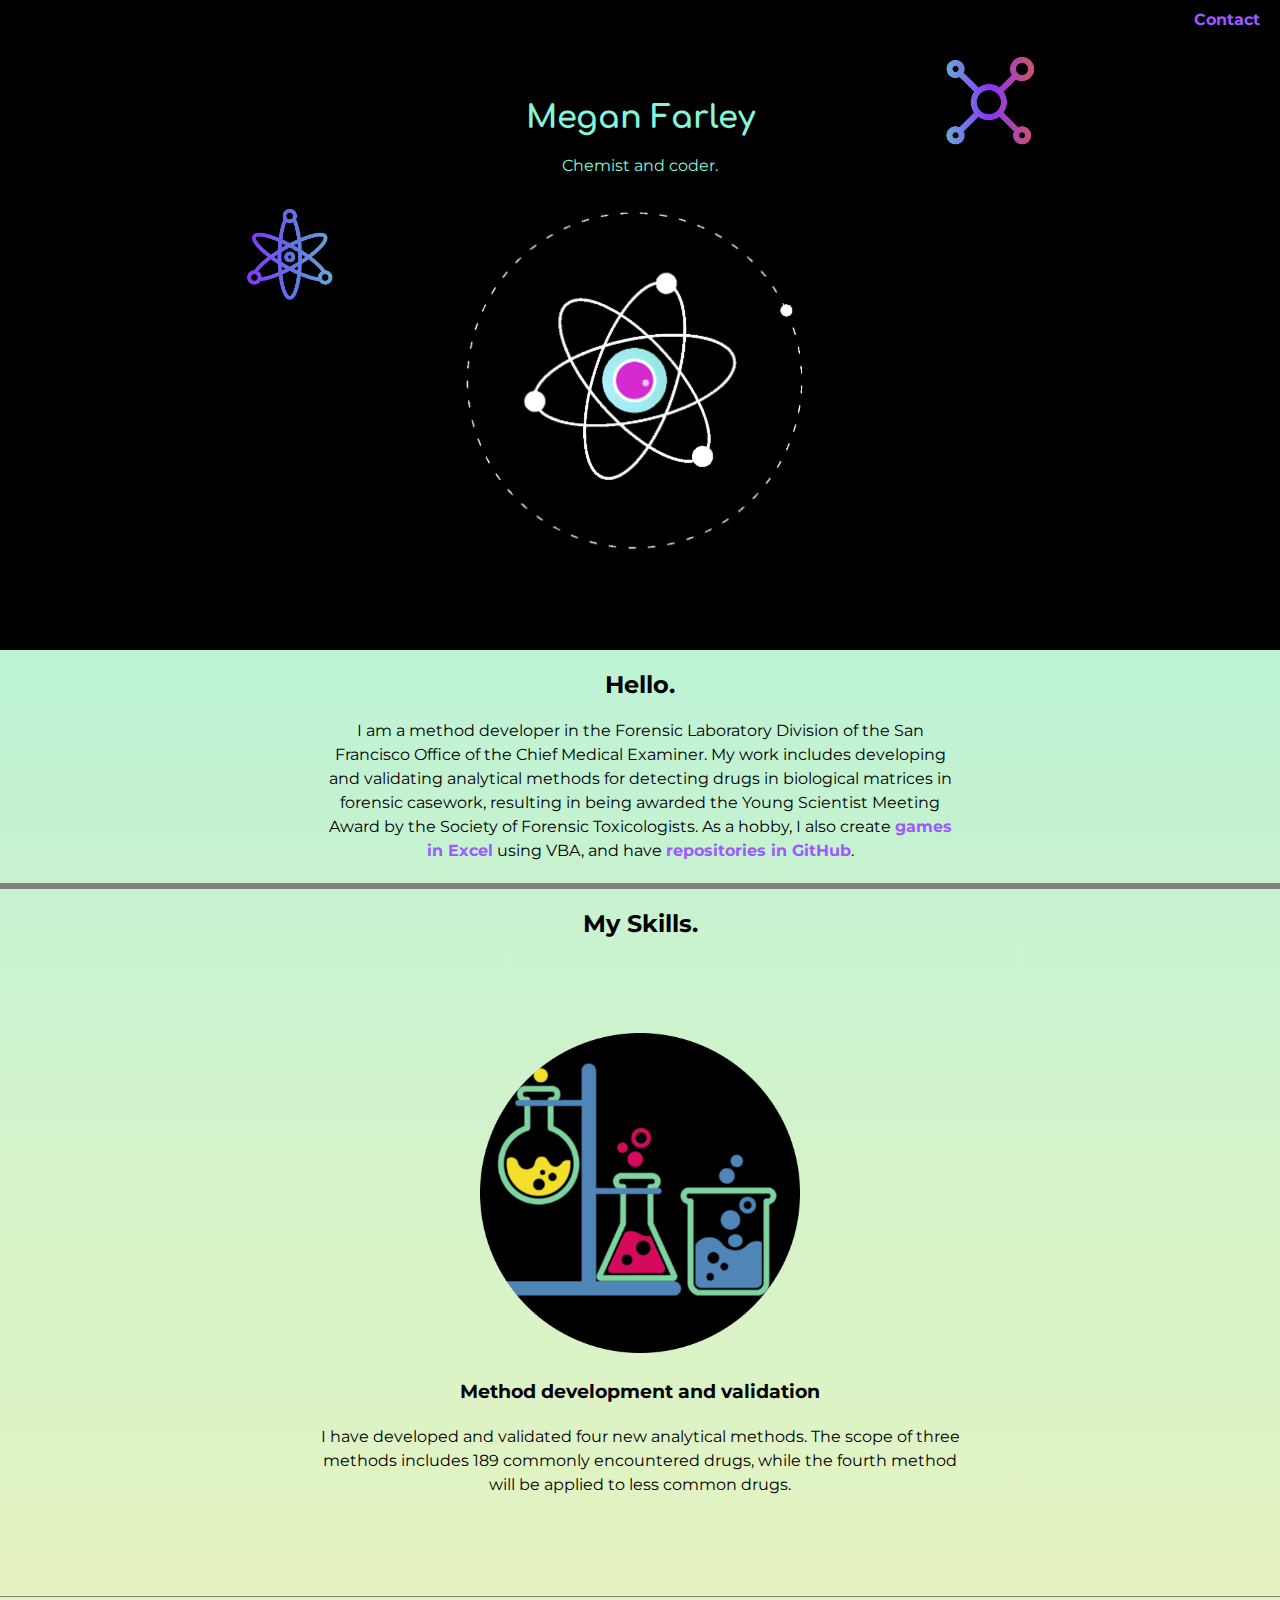
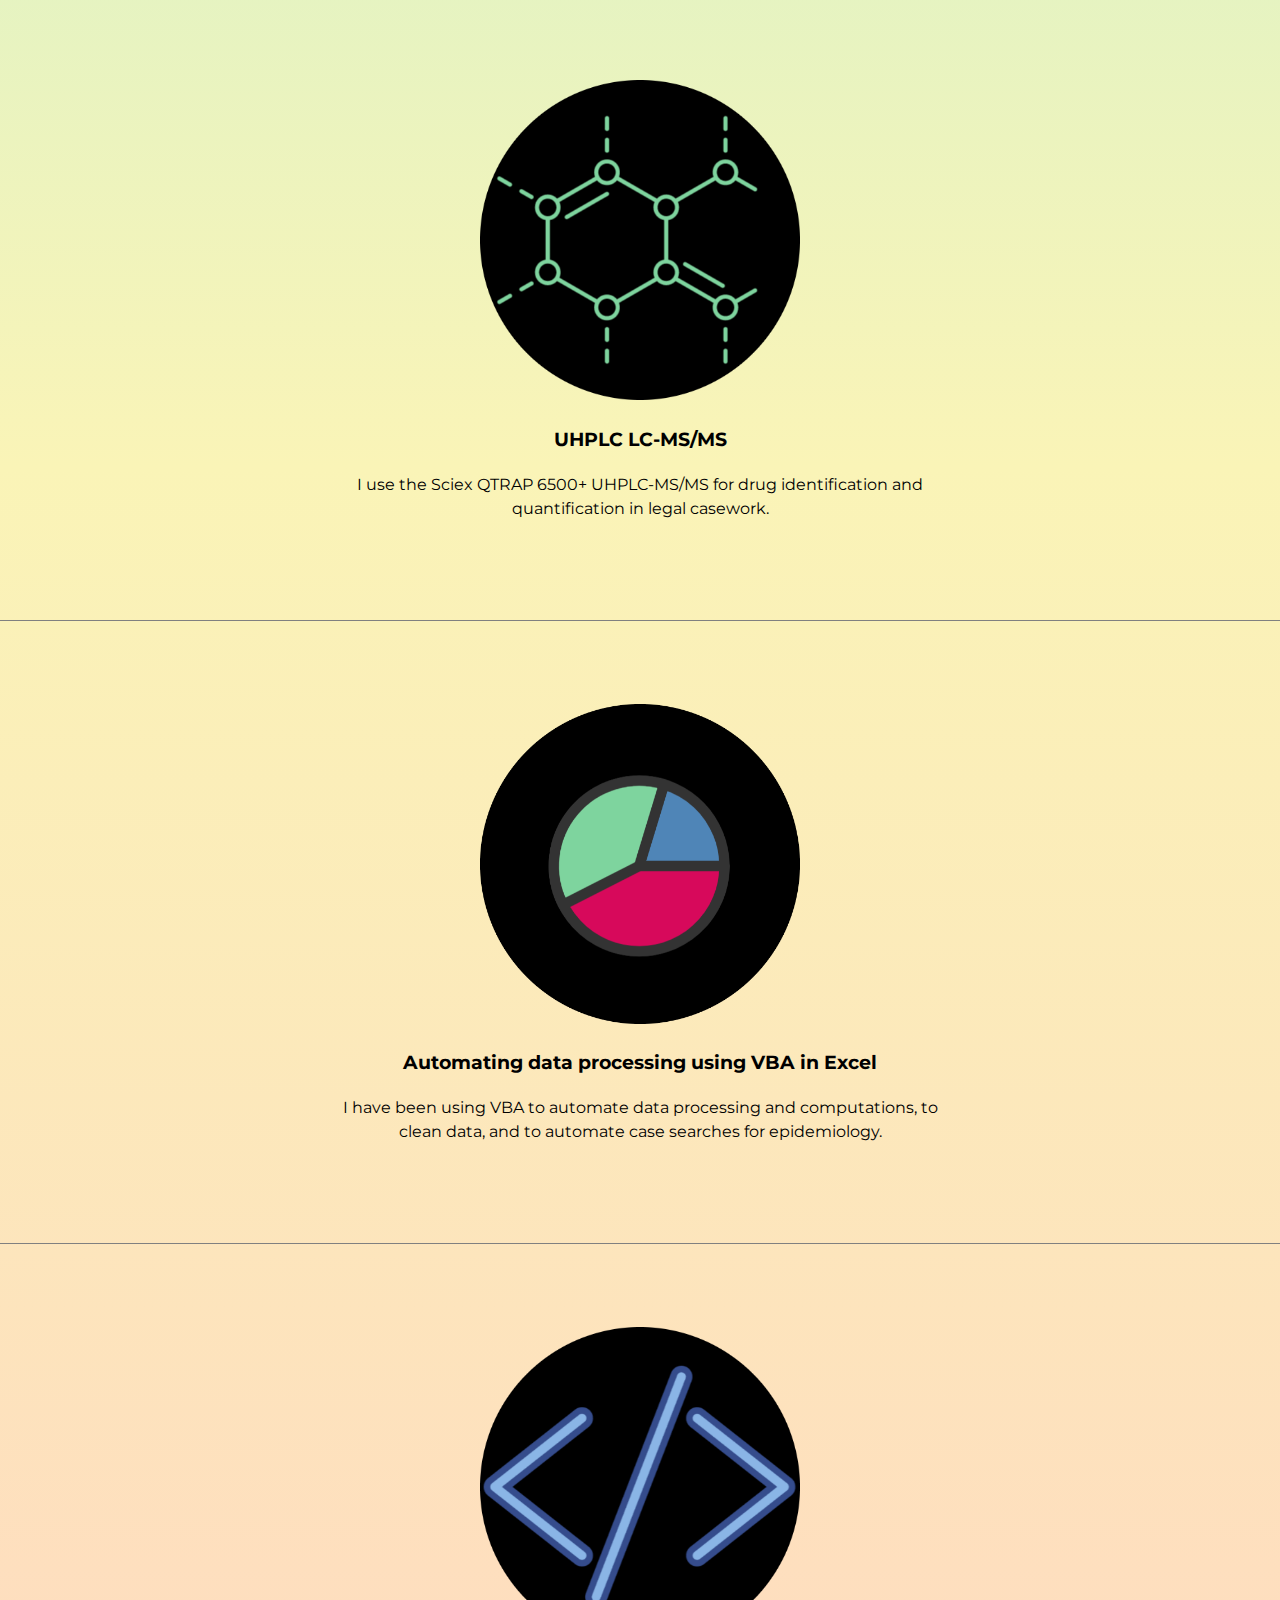
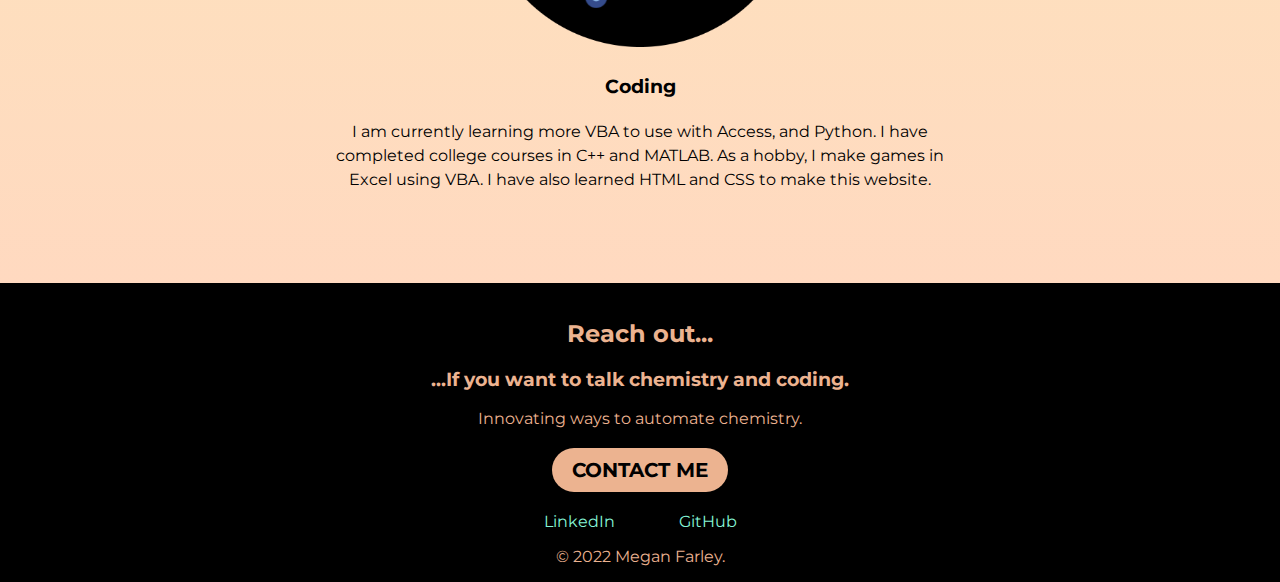
==== index.html @ f5efc5a6 "Update index.html" ====
<!DOCTYPE html>
<html lang="en" dir="ltr">
  <head>
    <meta charset="utf-8">
    <meta name="viewport" content="width=device-width, initial-scale=1">
    <title>Megan Farley</title>
    <link rel="stylesheet" href="css/styles.css">
    <link rel="icon" href="favicon.ico">
    <link rel="preconnect" href="https://fonts.googleapis.com">
    <link rel="preconnect" href="https://fonts.gstatic.com" crossorigin>
    <link href="https://fonts.googleapis.com/css2?family=Comfortaa:wght@300&family=Montserrat&family=Work+Sans&display=swap" rel="stylesheet">
    <meta name="description" content="Megan Farley's Personal Website">
    <meta name="keywords" content="Megan Farley, Megan Christina Farley">
    <meta name="author" content="Megan Farley">
  </head>
  <body>
    <div class="top-container">
      <div class="left-div">
        <img class="bottom-atom" src="Images/Subatom1.PNG" alt="subatom1-img">
      </div>
      <div class="center-div">
        <h1>Megan Farley</h1>
        <p>Chemist and coder.</p>

        <!--<img class="main-atom" src="https://media.giphy.com/media/13twUEuUnCrEju/giphy.gif" alt="atom-img">-->
        <!--<img class="main-atom" src="https://media.giphy.com/media/uljidatzCuEs7yo1KV/giphy.gif" alt="atom-img">-->
        <!--<img class="main-atom" src="https://media.giphy.com/media/UtVjgQuWRwyIUuZA2Y/giphy.gif" alt="atom-img">-->
        <img class="main-atom" src="Images/Atom3.PNG" alt="atom-img">
      </div>
      <div class="right-div">
        <a class="jump" href="#ContactMe">Contact</a>
        <img class="top-atom" src="Images/Subatom2.PNG" alt="subatom2-img">
      </div>
    </div>


    <div class="middle-container">
      <div class="profile">
        <!--<img src="Images/Portrait(10circle).png" alt="Megan Farley's Photo">-->
        <h2 class="hello">Hello.</h2>
        <p class="biography">I am a method developer in the Forensic Laboratory Division of the San Francisco Office of the Chief Medical Examiner.
          My work includes developing and validating analytical methods for detecting drugs in biological matrices in forensic casework,
           resulting in being awarded the Young Scientist Meeting Award by the Society of Forensic Toxicologists.  As a hobby, I also create <a href="FunCodingProjects.html" target="_blank">games in Excel</a> using VBA, and have <a href="https://github.com/mcfarley1" target="_blank">repositories in GitHub</a>.</p>
      </div>
      <hr>
      <div class="skills">
        <h2>My Skills.</h2>
        <div class="skill-row">
          <img class="picture" src="Images/Chemistry(circle).png" alt="Chemistry Image">
          <div class="skill-text">
            <h3>Method development and validation</h3>
            <p>I have developed and validated four new analytical methods. The scope of three methods includes 189 commonly encountered drugs, while the fourth method will be applied to less common drugs.</p>
          </div>
        </div>
        <hr class="skinny-rule">
        <div class="skill-row">
          <img class="picture" src="Images/Molecule(circle).png" alt="Molecule Image">
          <div class="skill-text">
            <h3>UHPLC LC-MS/MS</h3>
            <p>I use the Sciex QTRAP 6500+ UHPLC-MS/MS for drug identification and quantification in legal casework.</p>
          </div>
        </div>
        <hr class="skinny-rule">
        <div class="skill-row">
          <img class="picture" src="Images/Spreadsheet(circle).png" alt="Spreadsheet Image">
          <div class="skill-text">
            <h3>Automating data processing using VBA in Excel</h3>
            <p>I have been using VBA to automate data processing and computations, to clean data, and to automate case searches for epidemiology.</p>
          </div>
        </div>
        <hr class="skinny-rule">
        <div class="skill-row">
          <img class="picture" src="Images/Coding(circle).png" alt="Coding Image">
          <div class="skill-text">
            <h3>Coding</h3>
            <p>I am currently learning more VBA to use with Access, and Python.  I have completed college courses in C++ and MATLAB.  As a hobby, I make games in Excel using VBA.  I have also learned HTML and CSS to make this website.</p>
          </div>
        </div>
      </div>
    </div>


    <div class="bottom-container" id="ContactMe">
      <div class="contact-me">
        <h2>Reach out...</h2>
        <h3>...If you want to talk chemistry and coding.</h3>
        <p style="margin-bottom: 30px;">Innovating ways to automate chemistry.</p>
        <a class="button" href="mailto:megan.farley@sfgov.org">CONTACT ME</a>
      </div>
      <a class="footer-link" href="https://www.linkedin.com/in/megan-farley-19682721" target="_blank">LinkedIn</a>
      <a class="footer-link" href="https://github.com/mcfarley1" target="_blank">GitHub</a>
      <p class="copyright">© 2022 Megan Farley.</p>
    </div>
  </body>
</html>
---- css/styles.css ----
/*
body {
  background-image: linear-gradient(#3330E4, #F637EC, #FBB454, #FAEA48);
  background-image: linear-gradient(#000000, #5800FF, #E900FF, #FFC600);
  background-image: linear-gradient(#42EBC9, #3AC9F2, #386EDB, #4233F2, #9946EB);
  background-image: linear-gradient(#0CEBDA, #0CA4F2, #0137DB, #320CF2, #8E09EB);
  background-image: linear-gradient(#000000, #5800FF, #FFA500);
  background-color: #000000;
  background-image: url("Images/Plant.jpg");
}
*/

body {
  margin: 0;
  text-align: center;
  font-family: 'Montserrat', sans-serif;
}

h1 {
  margin-top: 0;
  padding-top: 100px;
  font-family: 'Comfortaa', sans-serif;
}

h2 {
  font-family: 'Montserrat', sans-serif;
}

h3 {
  font-family: 'Montserrat', sans-serif;
}

a {
  /* color: rebeccapurple; */
  color: #9e59ff;
  text-decoration: none;
  font-weight: bold;
}

a:hover {
  /* color: #A084CF; */
  color: #bc96f5;
}

hr {
  border: solid;
}

.top-container {
  background-color: black;
  color: #85f5d7;
  position: relative;
  padding-top: 100px;
  height: 550px;
}

.left-div {
  display: inline-block;
  width: 29.5%;
  height: 400px;
  position: absolute;
  top: 0;
  left: 0;
}

.center-div {
  display: inline-block;
  width: 40%;
  height: 400px;
  position: absolute;
  top: 0;
  left: 30%;
}

.right-div {
  display: inline-block;
  width: 29.5%;
  height: 400px;
  position: absolute;
  top: 0;
  right: 0;
}

.jump {
  position: absolute;
  top: 10px;
  right: 20px;
}

.top-atom {
  width: 41.6%;
  position: absolute;
  top: 40px;
  left: 10px;
}

.bottom-atom {
  width: 41.6%;
  position: absolute;
  top: 190px;
  right: 10px;
}

.main-atom {
  width: 100%;
}

.middle-container {
background-image: linear-gradient(#BDF2D5, #FAF4B7, #FFD9C0);
}

.hello {
  margin-top: 0;
  padding-top: 0.83em;
}

.biography {
  width: 50%;
  margin: auto auto 20px;
  line-height: 1.5;
}

.skill-row {
  width: 50%;
  padding: 75px;
  margin: 0 auto;
  text-align: center;
  line-height: 1.5;
  align-items: center;
}

.picture {
  /* display: inline-block; */
  width: 50%;
  /* margin-right: 15px; */
}

.skill-text {
  /* display: inline-block; */
  width: 100%;
  /*margin-left: 15px; */
}

.dots {
  border-style: dotted none none;
  border-width: 10px;
  border-color: #787A91;
  width: 90px;
}

.skinny-rule {
  border-style: solid none none;
  border-width: thin;
}

.bottom-container {
  padding-top: 16px;
  background-color: black;
  color: #ECB390;
}

.button {
  -webkit-border-radius: 28;
  -moz-border-radius: 28;
  border-radius: 28px;
  font-family: 'Montserrat', sans-serif;
  color: #000000;
  font-size: 20px;
  background: #ECB390;
  padding: 10px 20px 10px 20px;
  text-decoration: none;
}

.button:hover {
  background: #FFD9C0;
  text-decoration: none;
  color: #000000;
}

.footer-link {
  display:inline-block;
  margin: 30px 30px auto;
  color: #85f5d7;
  font-weight: normal
}

.footer-link:hover {
  font-weight: bold;
  color: #85f5d7;
}

.copyright {
  margin-bottom: 0;
  padding-bottom: 16px;
}

.projects {
  margin: 32px;
  text-align: left;
  background-image: linear-gradient(#BDF2D5, #FAF4B7, #FFD9C0);
}
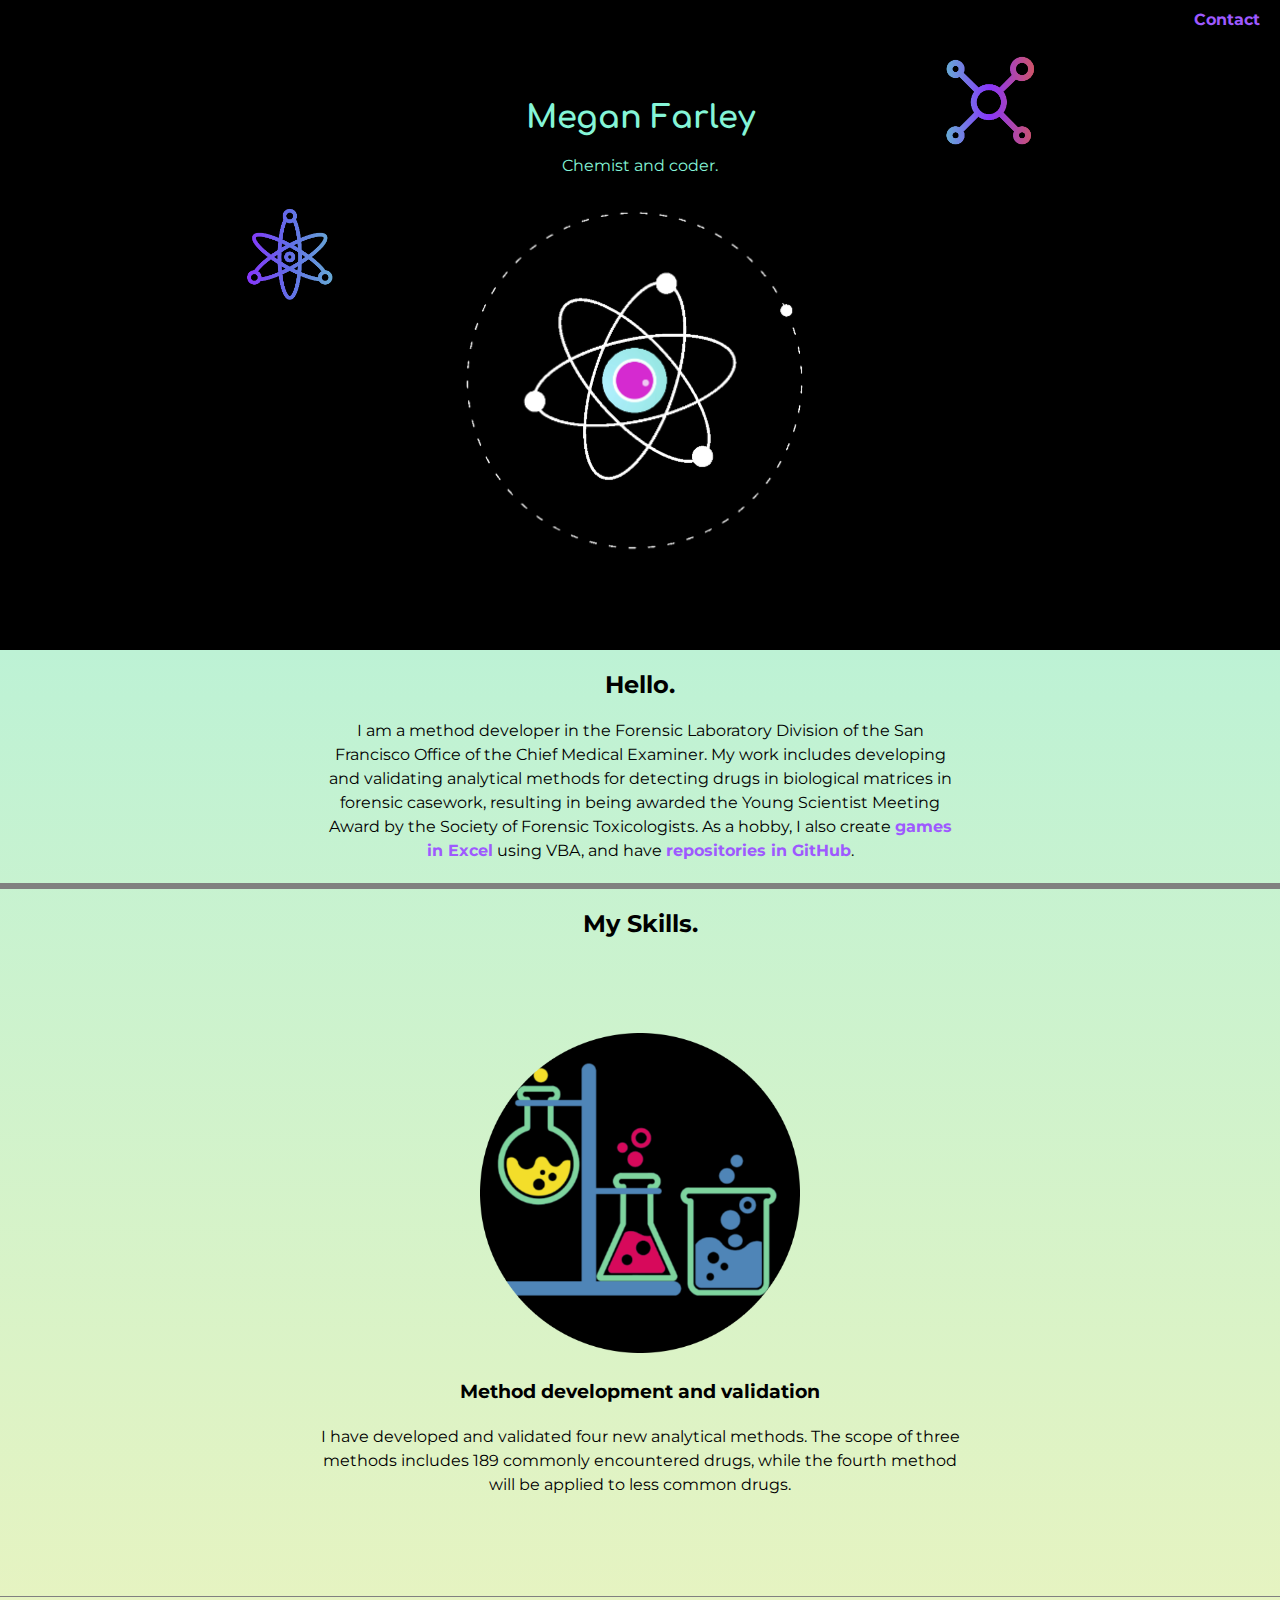
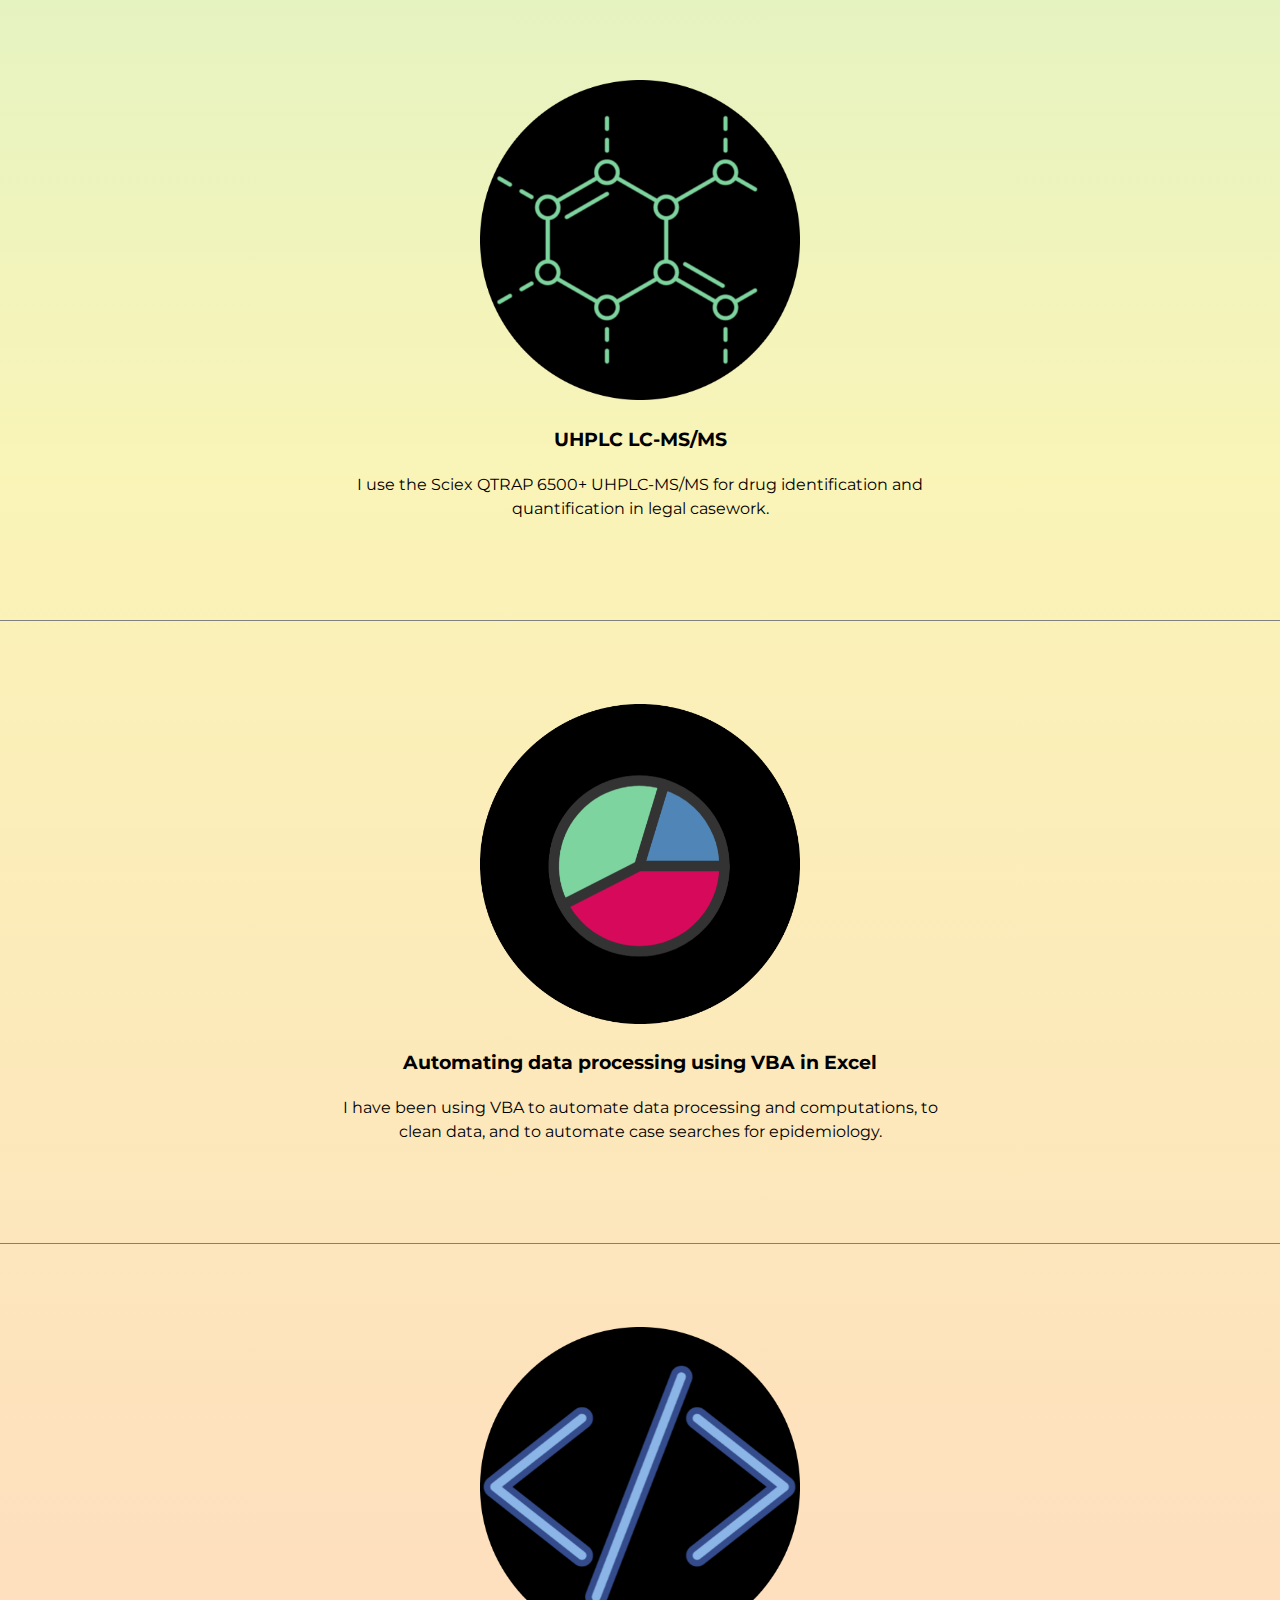
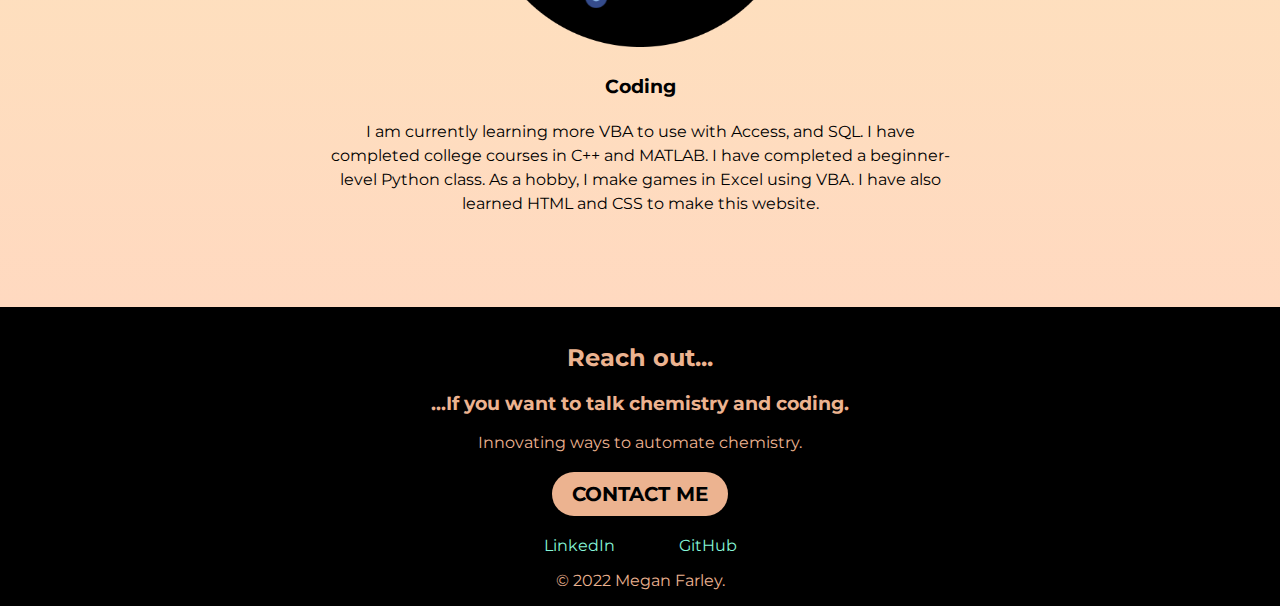
==== commit 13e6a5cd: "Update index.html" ====
--- a/index.html
+++ b/index.html
@@ -73,7 +73,7 @@
           <img class="picture" src="Images/Coding(circle).png" alt="Coding Image">
           <div class="skill-text">
             <h3>Coding</h3>
-            <p>I am currently learning more VBA to use with Access, and Python.  I have completed college courses in C++ and MATLAB.  As a hobby, I make games in Excel using VBA.  I have also learned HTML and CSS to make this website.</p>
+            <p>I am currently learning more VBA to use with Access, and SQL.  I have completed college courses in C++ and MATLAB.  I have completed a beginner-level Python class.  As a hobby, I make games in Excel using VBA.  I have also learned HTML and CSS to make this website.</p>
           </div>
         </div>
       </div>
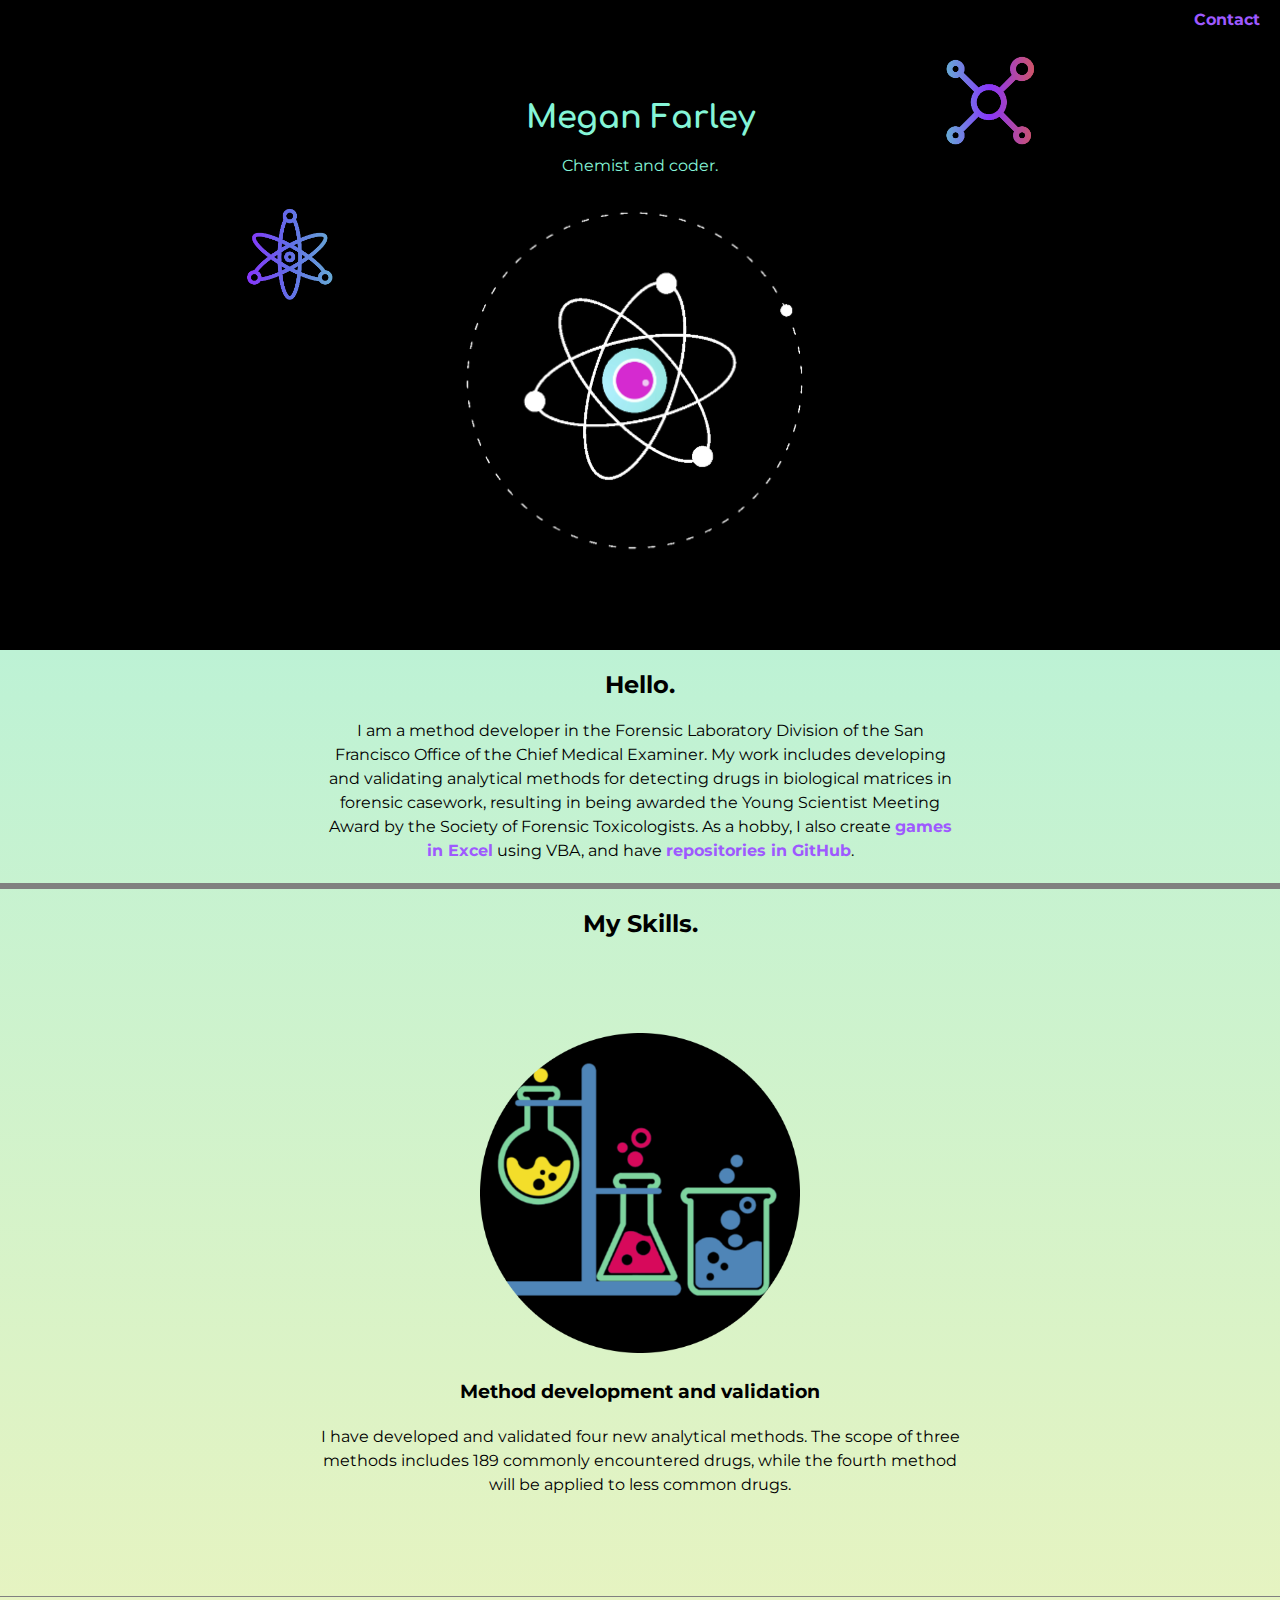
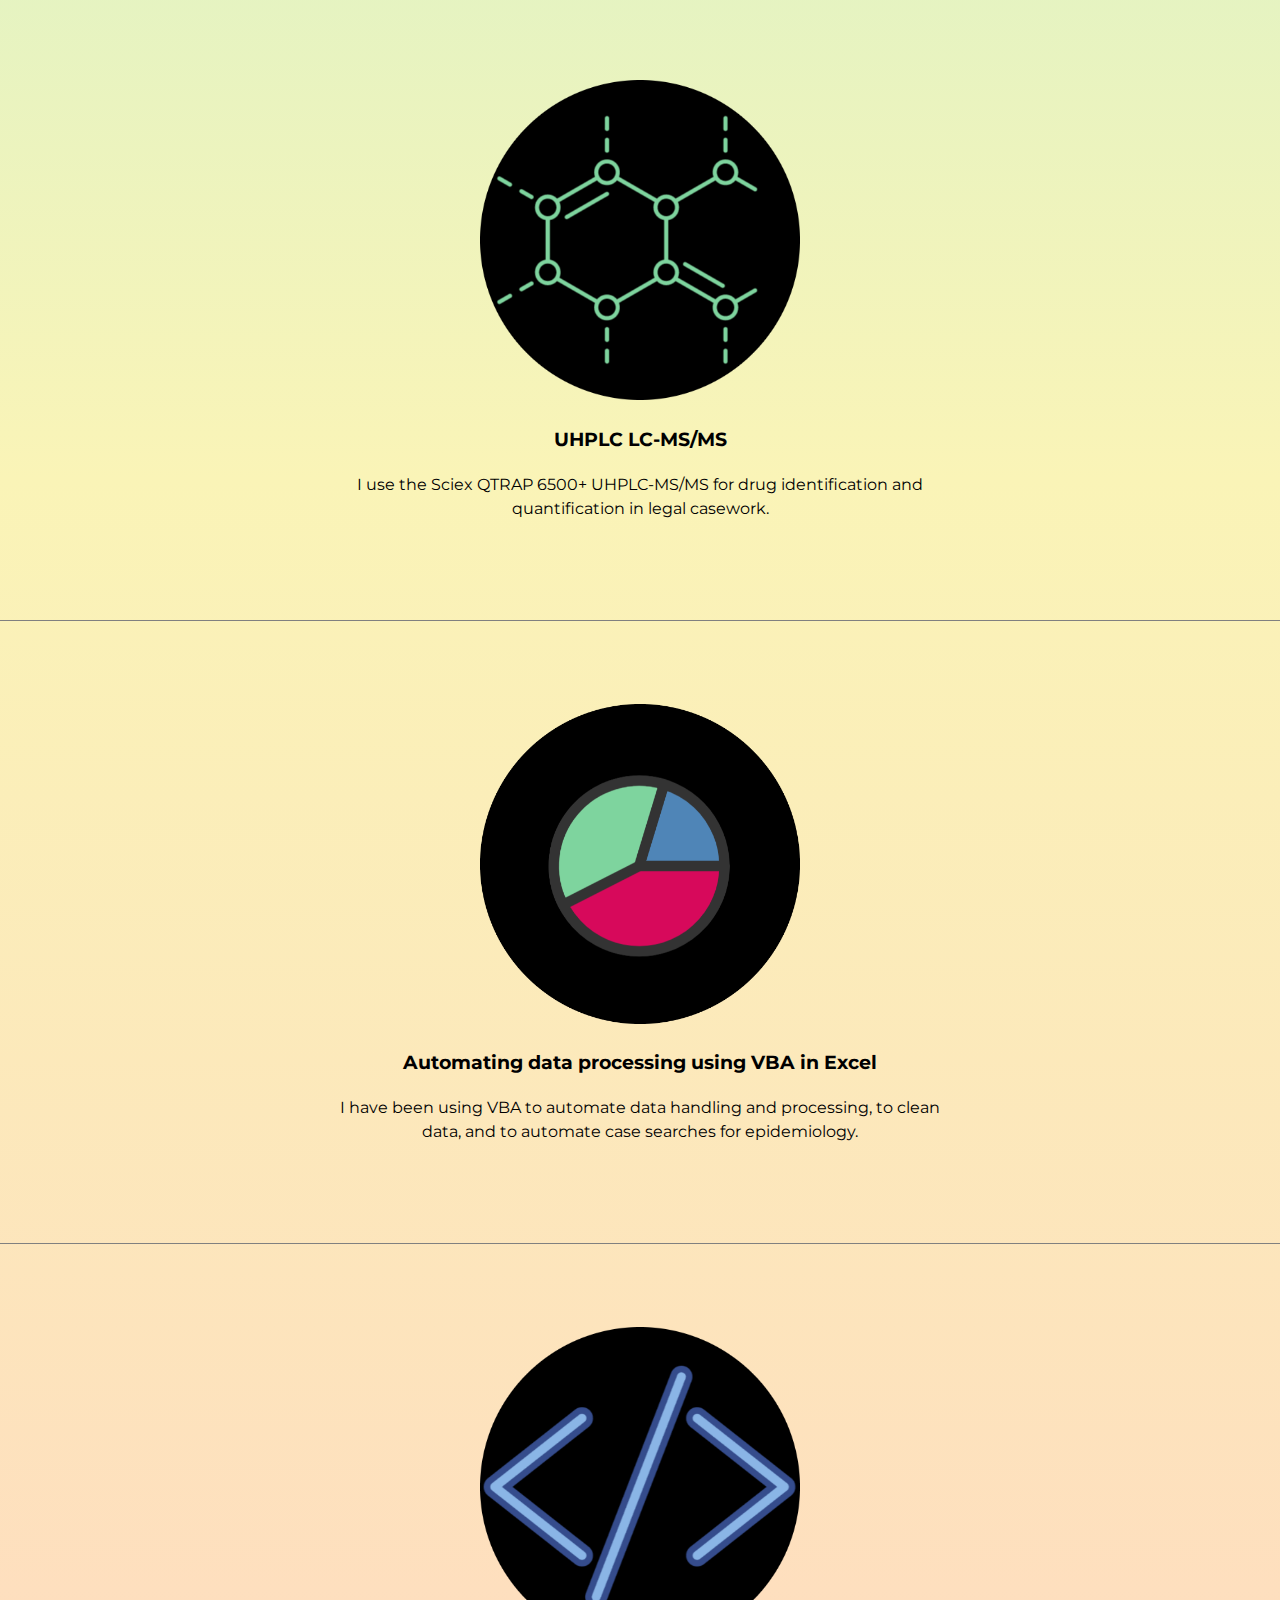
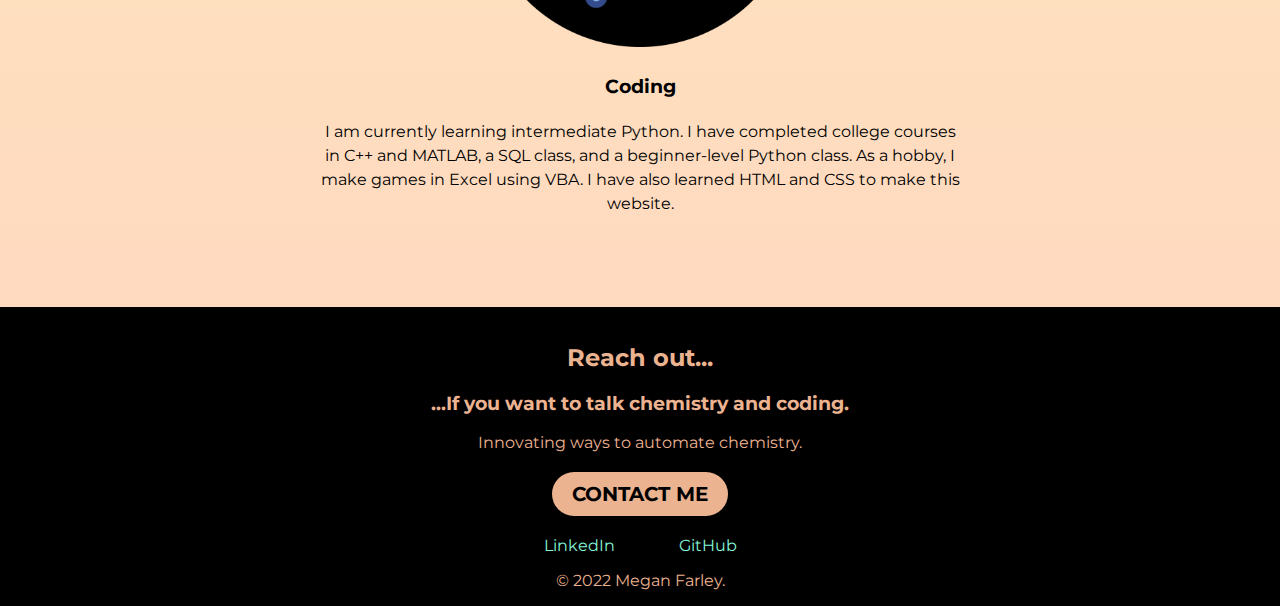
==== commit cdcfd721: "Update index.html" ====
--- a/index.html
+++ b/index.html
@@ -65,7 +65,7 @@
           <img class="picture" src="Images/Spreadsheet(circle).png" alt="Spreadsheet Image">
           <div class="skill-text">
             <h3>Automating data processing using VBA in Excel</h3>
-            <p>I have been using VBA to automate data processing and computations, to clean data, and to automate case searches for epidemiology.</p>
+            <p>I have been using VBA to automate data handling and processing, to clean data, and to automate case searches for epidemiology.</p>
           </div>
         </div>
         <hr class="skinny-rule">
@@ -73,7 +73,7 @@
           <img class="picture" src="Images/Coding(circle).png" alt="Coding Image">
           <div class="skill-text">
             <h3>Coding</h3>
-            <p>I am currently learning more VBA to use with Access, and SQL.  I have completed college courses in C++ and MATLAB.  I have completed a beginner-level Python class.  As a hobby, I make games in Excel using VBA.  I have also learned HTML and CSS to make this website.</p>
+            <p>I am currently learning intermediate Python.  I have completed college courses in C++ and MATLAB, a SQL class, and a beginner-level Python class.  As a hobby, I make games in Excel using VBA.  I have also learned HTML and CSS to make this website.</p>
           </div>
         </div>
       </div>
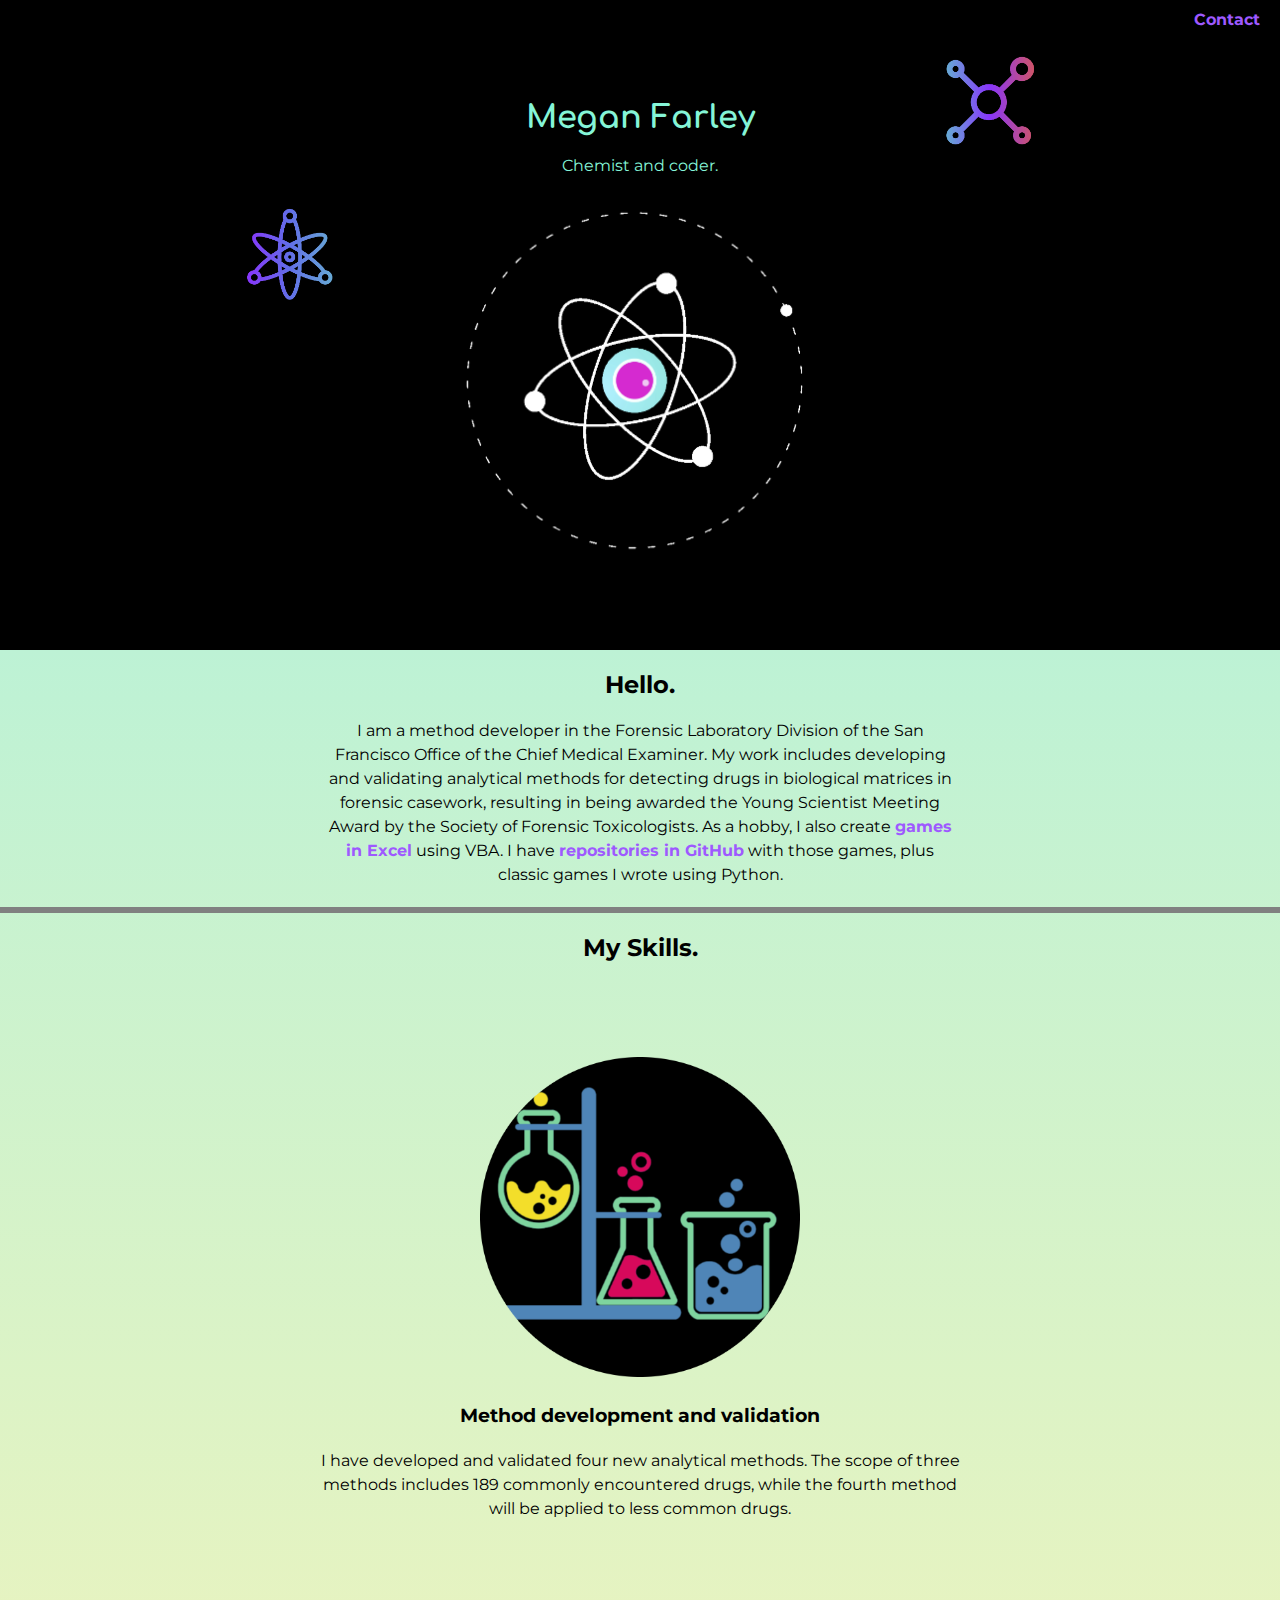
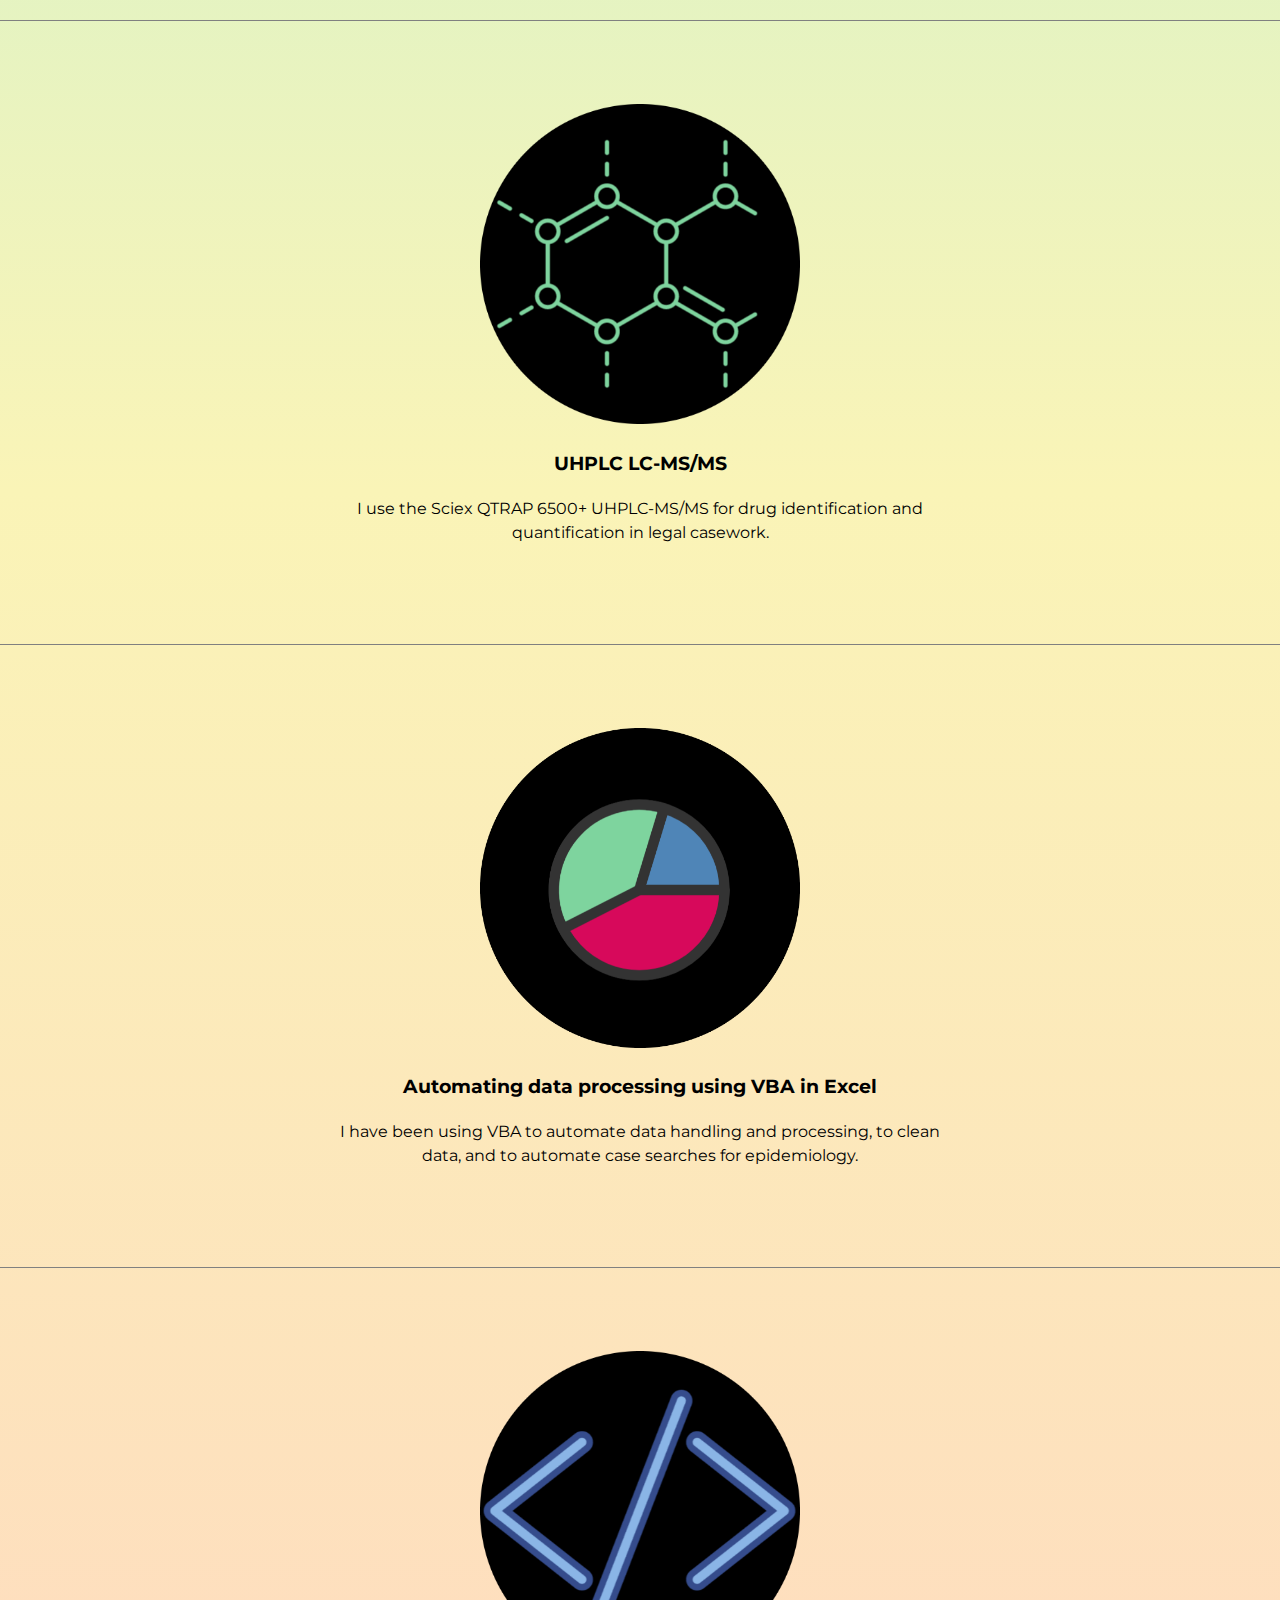
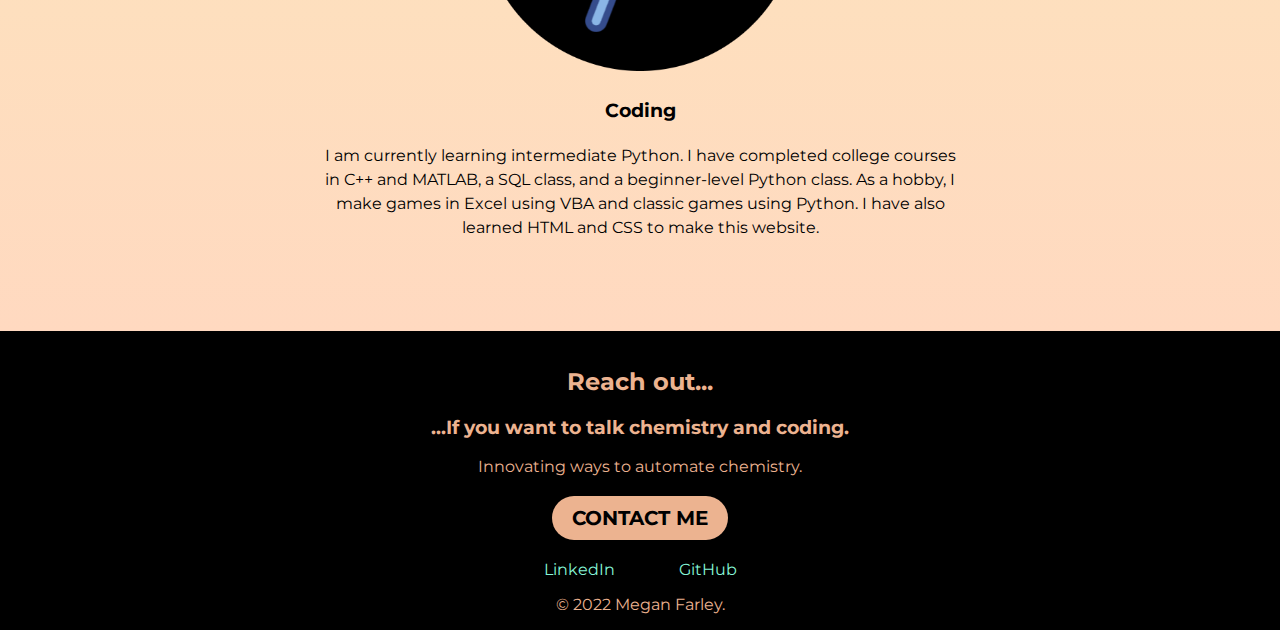
==== commit 47e049d6: "Update index.html" ====
--- a/index.html
+++ b/index.html
@@ -40,7 +40,7 @@
         <h2 class="hello">Hello.</h2>
         <p class="biography">I am a method developer in the Forensic Laboratory Division of the San Francisco Office of the Chief Medical Examiner.
           My work includes developing and validating analytical methods for detecting drugs in biological matrices in forensic casework,
-           resulting in being awarded the Young Scientist Meeting Award by the Society of Forensic Toxicologists.  As a hobby, I also create <a href="FunCodingProjects.html" target="_blank">games in Excel</a> using VBA, and have <a href="https://github.com/mcfarley1" target="_blank">repositories in GitHub</a>.</p>
+           resulting in being awarded the Young Scientist Meeting Award by the Society of Forensic Toxicologists.  As a hobby, I also create <a href="FunCodingProjects.html" target="_blank">games in Excel</a> using VBA.  I have <a href="https://github.com/mcfarley1" target="_blank">repositories in GitHub</a> with those games, plus classic games I wrote using Python.</p>
       </div>
       <hr>
       <div class="skills">
@@ -73,7 +73,7 @@
           <img class="picture" src="Images/Coding(circle).png" alt="Coding Image">
           <div class="skill-text">
             <h3>Coding</h3>
-            <p>I am currently learning intermediate Python.  I have completed college courses in C++ and MATLAB, a SQL class, and a beginner-level Python class.  As a hobby, I make games in Excel using VBA.  I have also learned HTML and CSS to make this website.</p>
+            <p>I am currently learning intermediate Python.  I have completed college courses in C++ and MATLAB, a SQL class, and a beginner-level Python class.  As a hobby, I make games in Excel using VBA and classic games using Python.  I have also learned HTML and CSS to make this website.</p>
           </div>
         </div>
       </div>
@@ -85,7 +85,7 @@
         <h2>Reach out...</h2>
         <h3>...If you want to talk chemistry and coding.</h3>
         <p style="margin-bottom: 30px;">Innovating ways to automate chemistry.</p>
-        <a class="button" href="mailto:megan.farley@sfgov.org">CONTACT ME</a>
+        <a class="button" href="mailto:mcfarley@dons.usfca.edu">CONTACT ME</a>
       </div>
       <a class="footer-link" href="https://www.linkedin.com/in/megan-farley-19682721" target="_blank">LinkedIn</a>
       <a class="footer-link" href="https://github.com/mcfarley1" target="_blank">GitHub</a>
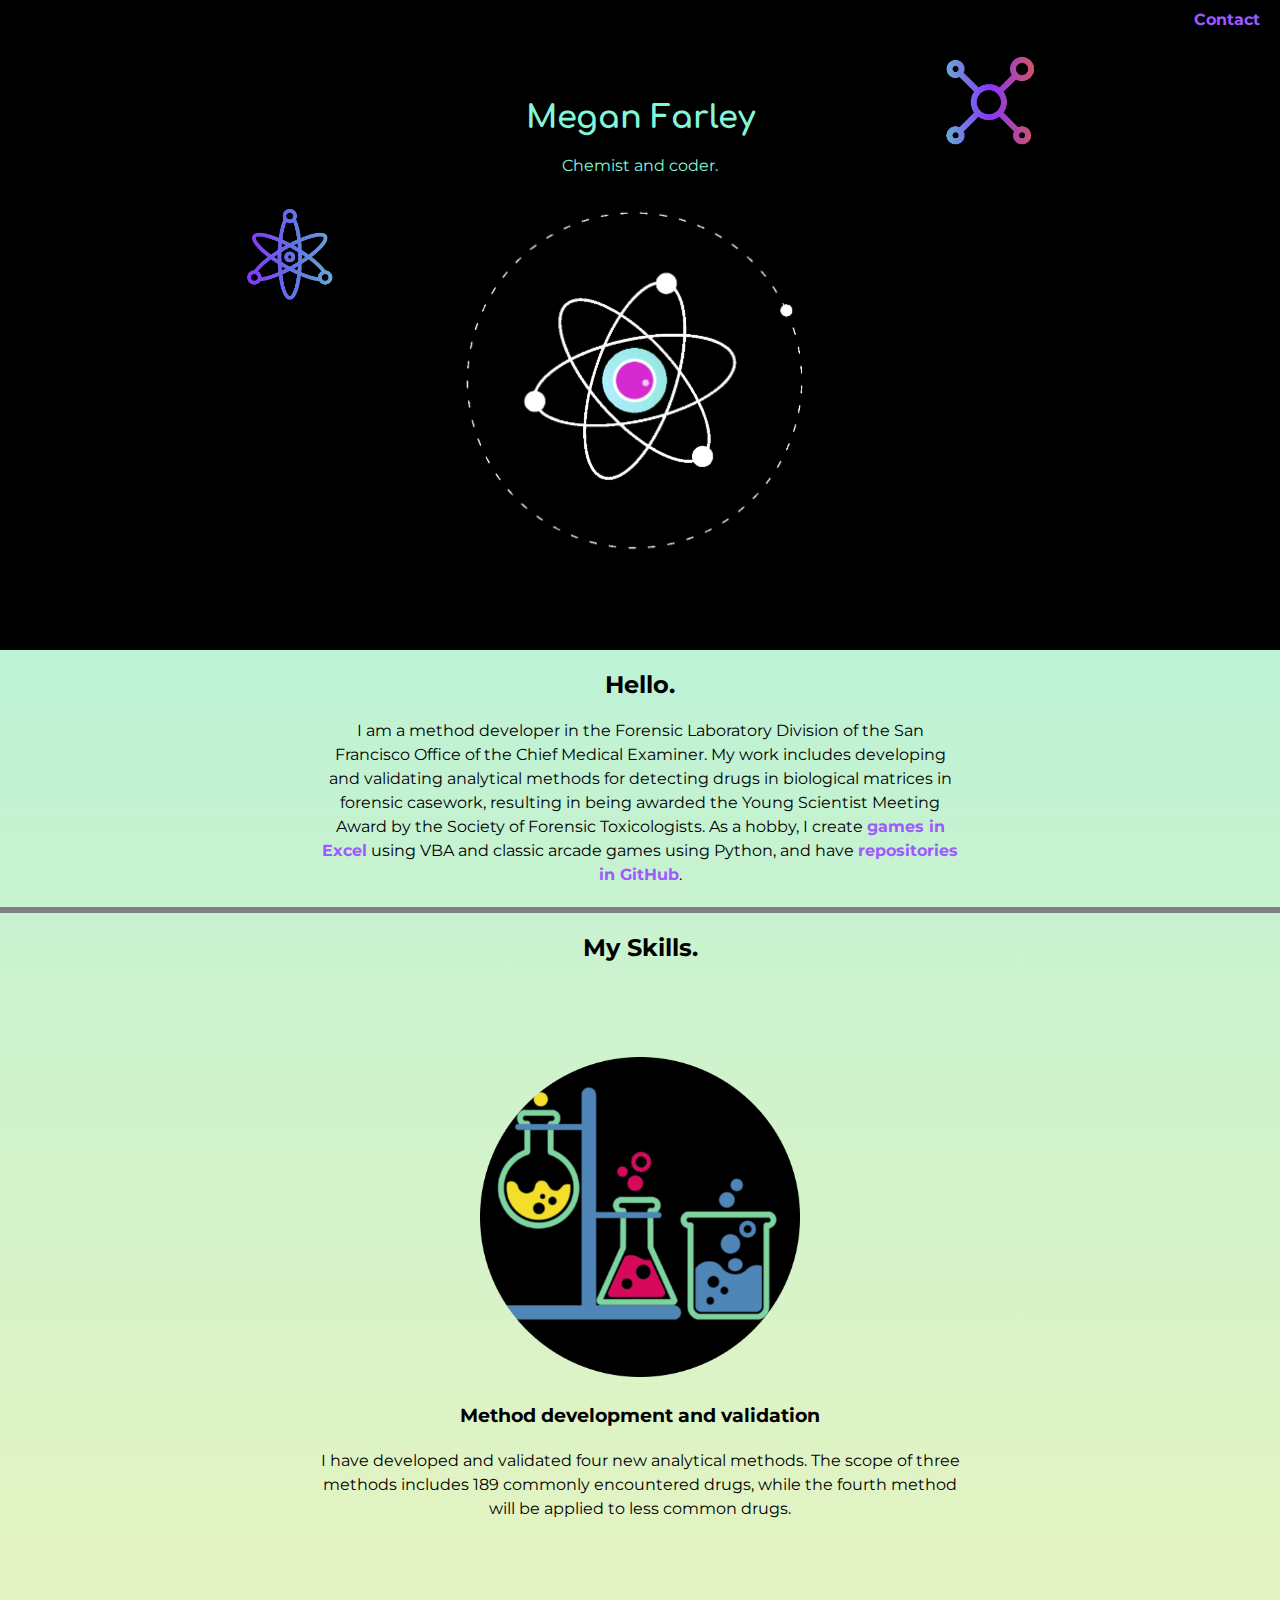
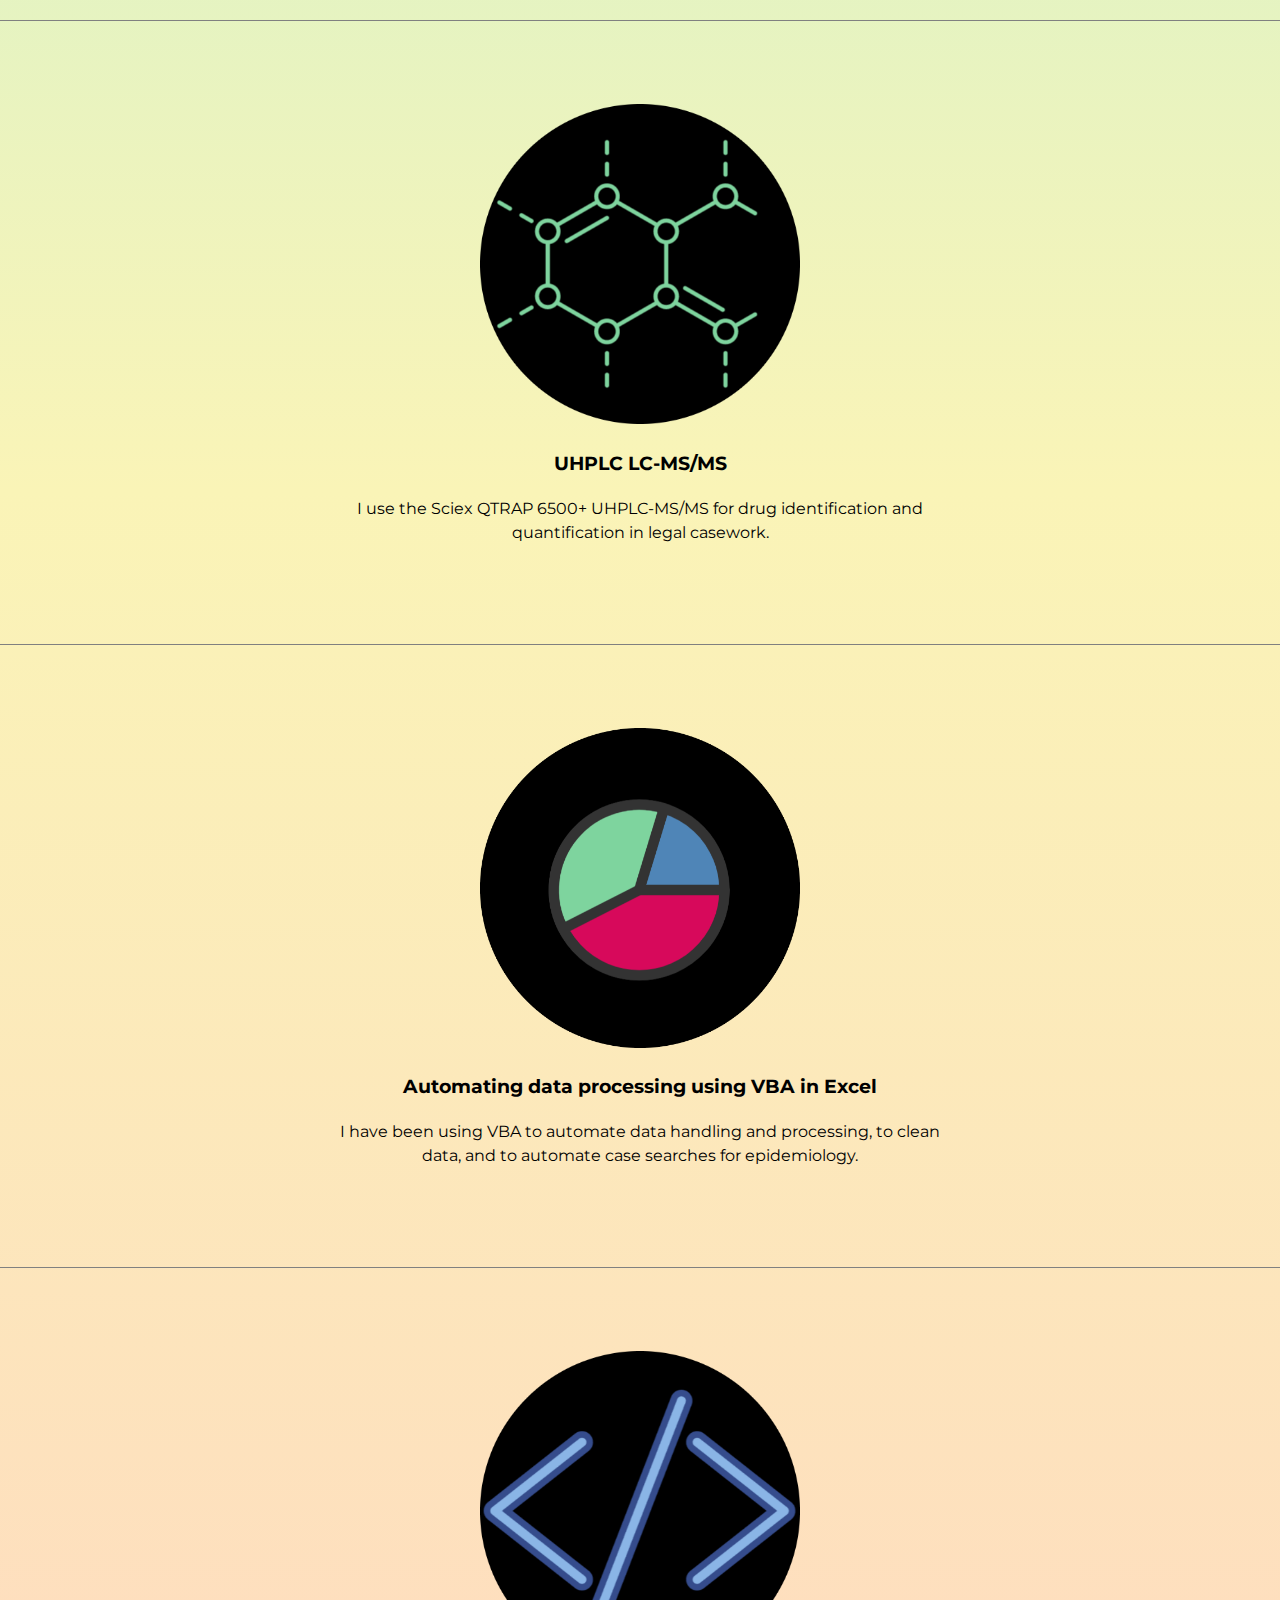
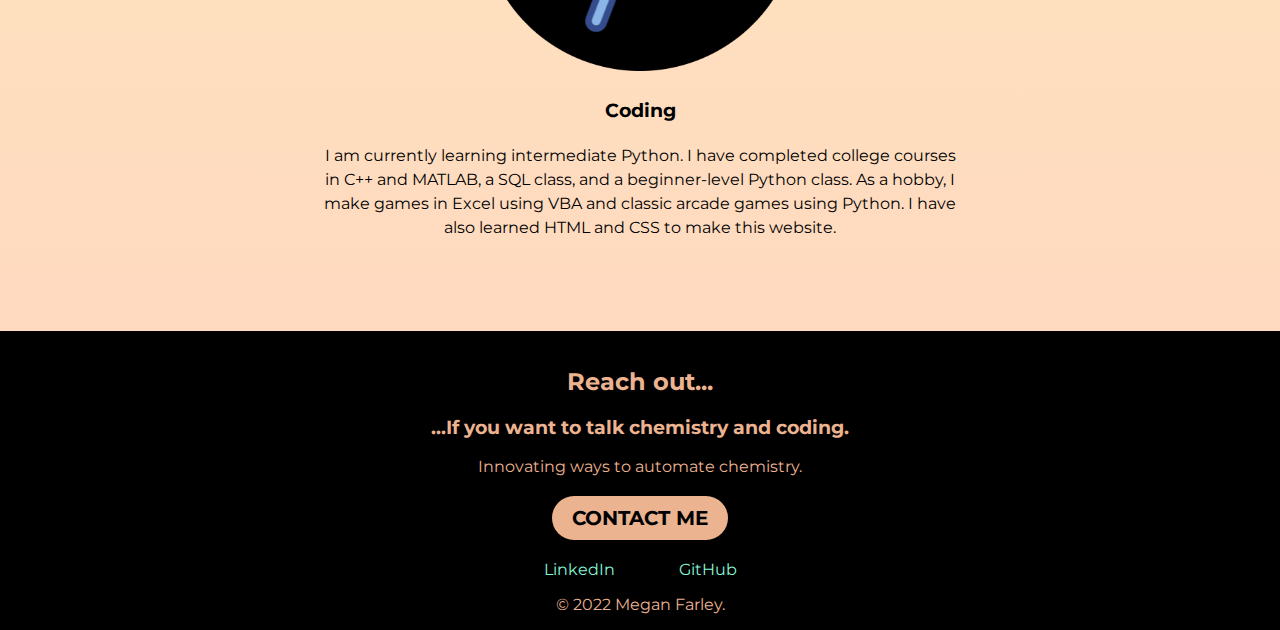
==== commit 16d7e55b: "Update index.html" ====
--- a/index.html
+++ b/index.html
@@ -40,7 +40,7 @@
         <h2 class="hello">Hello.</h2>
         <p class="biography">I am a method developer in the Forensic Laboratory Division of the San Francisco Office of the Chief Medical Examiner.
           My work includes developing and validating analytical methods for detecting drugs in biological matrices in forensic casework,
-           resulting in being awarded the Young Scientist Meeting Award by the Society of Forensic Toxicologists.  As a hobby, I also create <a href="FunCodingProjects.html" target="_blank">games in Excel</a> using VBA.  I have <a href="https://github.com/mcfarley1" target="_blank">repositories in GitHub</a> with those games, plus classic games I wrote using Python.</p>
+           resulting in being awarded the Young Scientist Meeting Award by the Society of Forensic Toxicologists.  As a hobby, I create <a href="FunCodingProjects.html" target="_blank">games in Excel</a> using VBA and classic arcade games using Python, and have <a href="https://github.com/mcfarley1" target="_blank">repositories in GitHub</a>.</p>
       </div>
       <hr>
       <div class="skills">
@@ -73,7 +73,7 @@
           <img class="picture" src="Images/Coding(circle).png" alt="Coding Image">
           <div class="skill-text">
             <h3>Coding</h3>
-            <p>I am currently learning intermediate Python.  I have completed college courses in C++ and MATLAB, a SQL class, and a beginner-level Python class.  As a hobby, I make games in Excel using VBA and classic games using Python.  I have also learned HTML and CSS to make this website.</p>
+            <p>I am currently learning intermediate Python.  I have completed college courses in C++ and MATLAB, a SQL class, and a beginner-level Python class.  As a hobby, I make games in Excel using VBA and classic arcade games using Python.  I have also learned HTML and CSS to make this website.</p>
           </div>
         </div>
       </div>
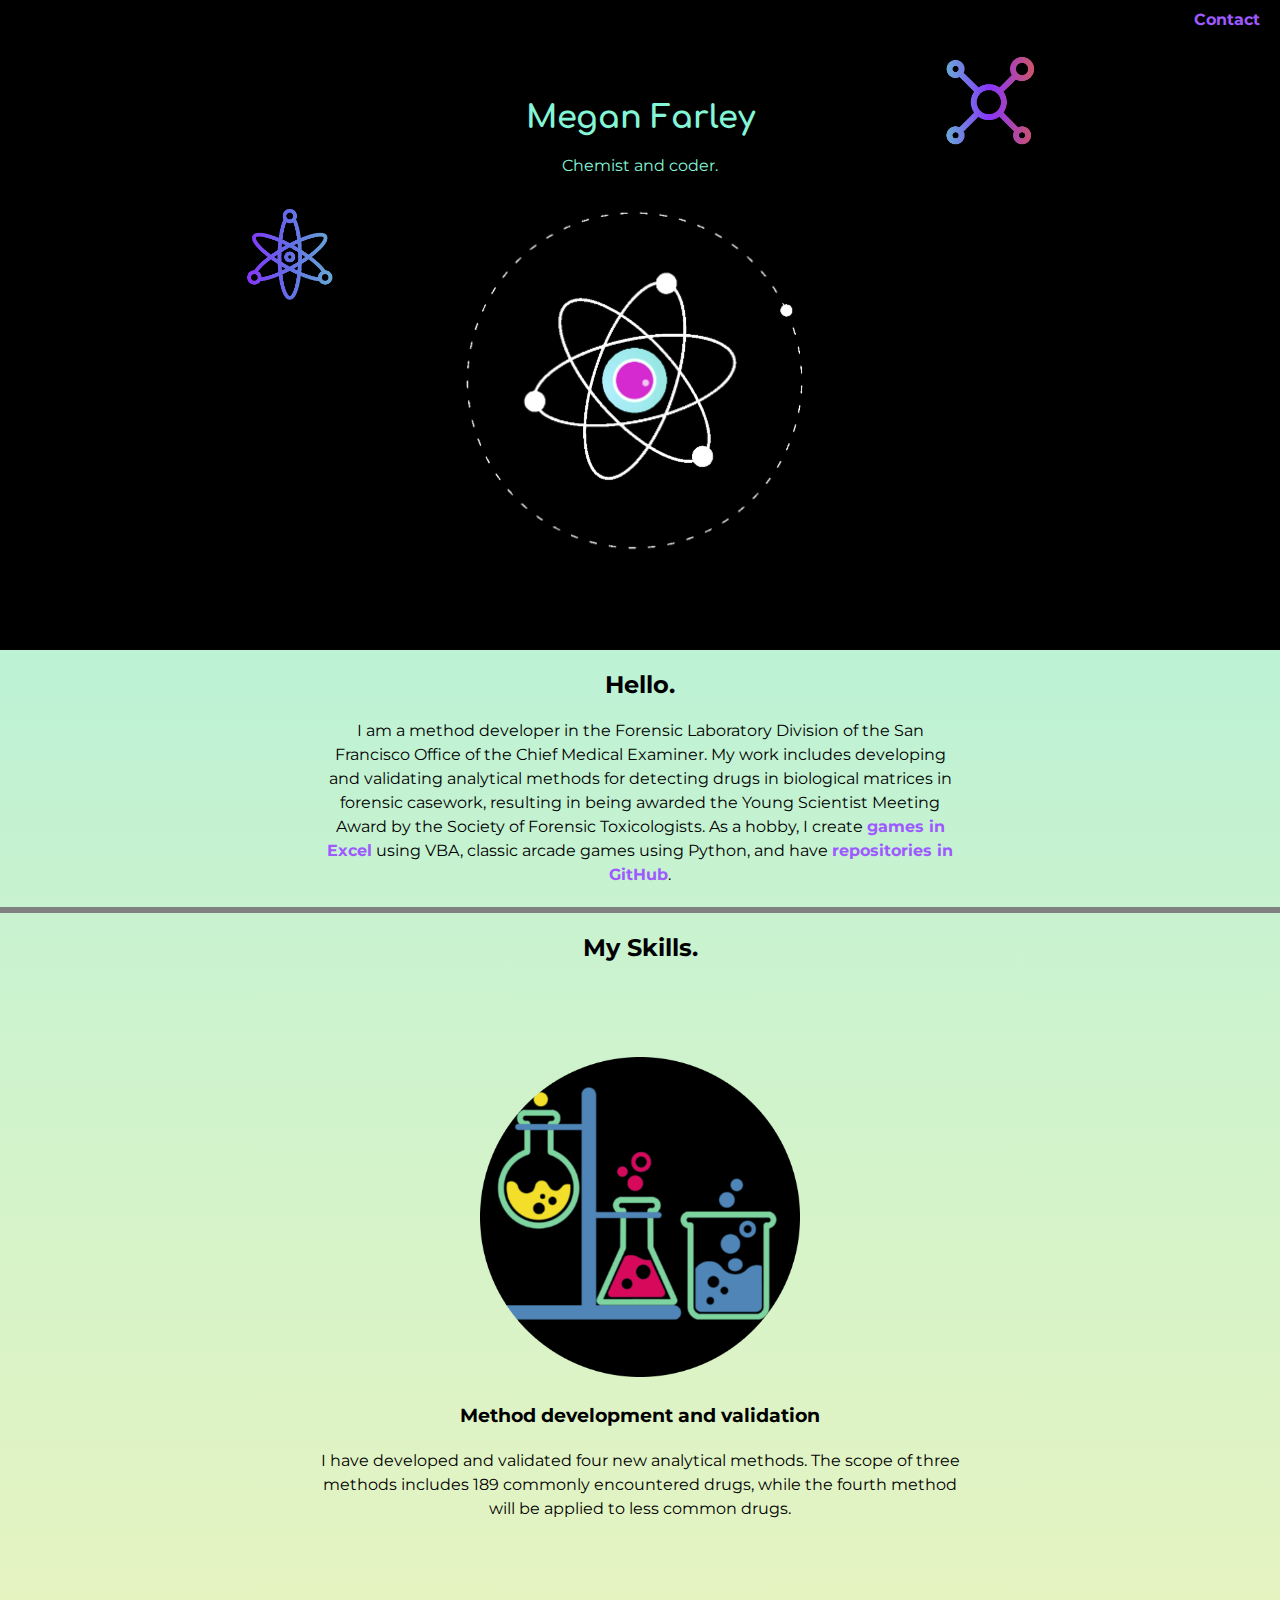
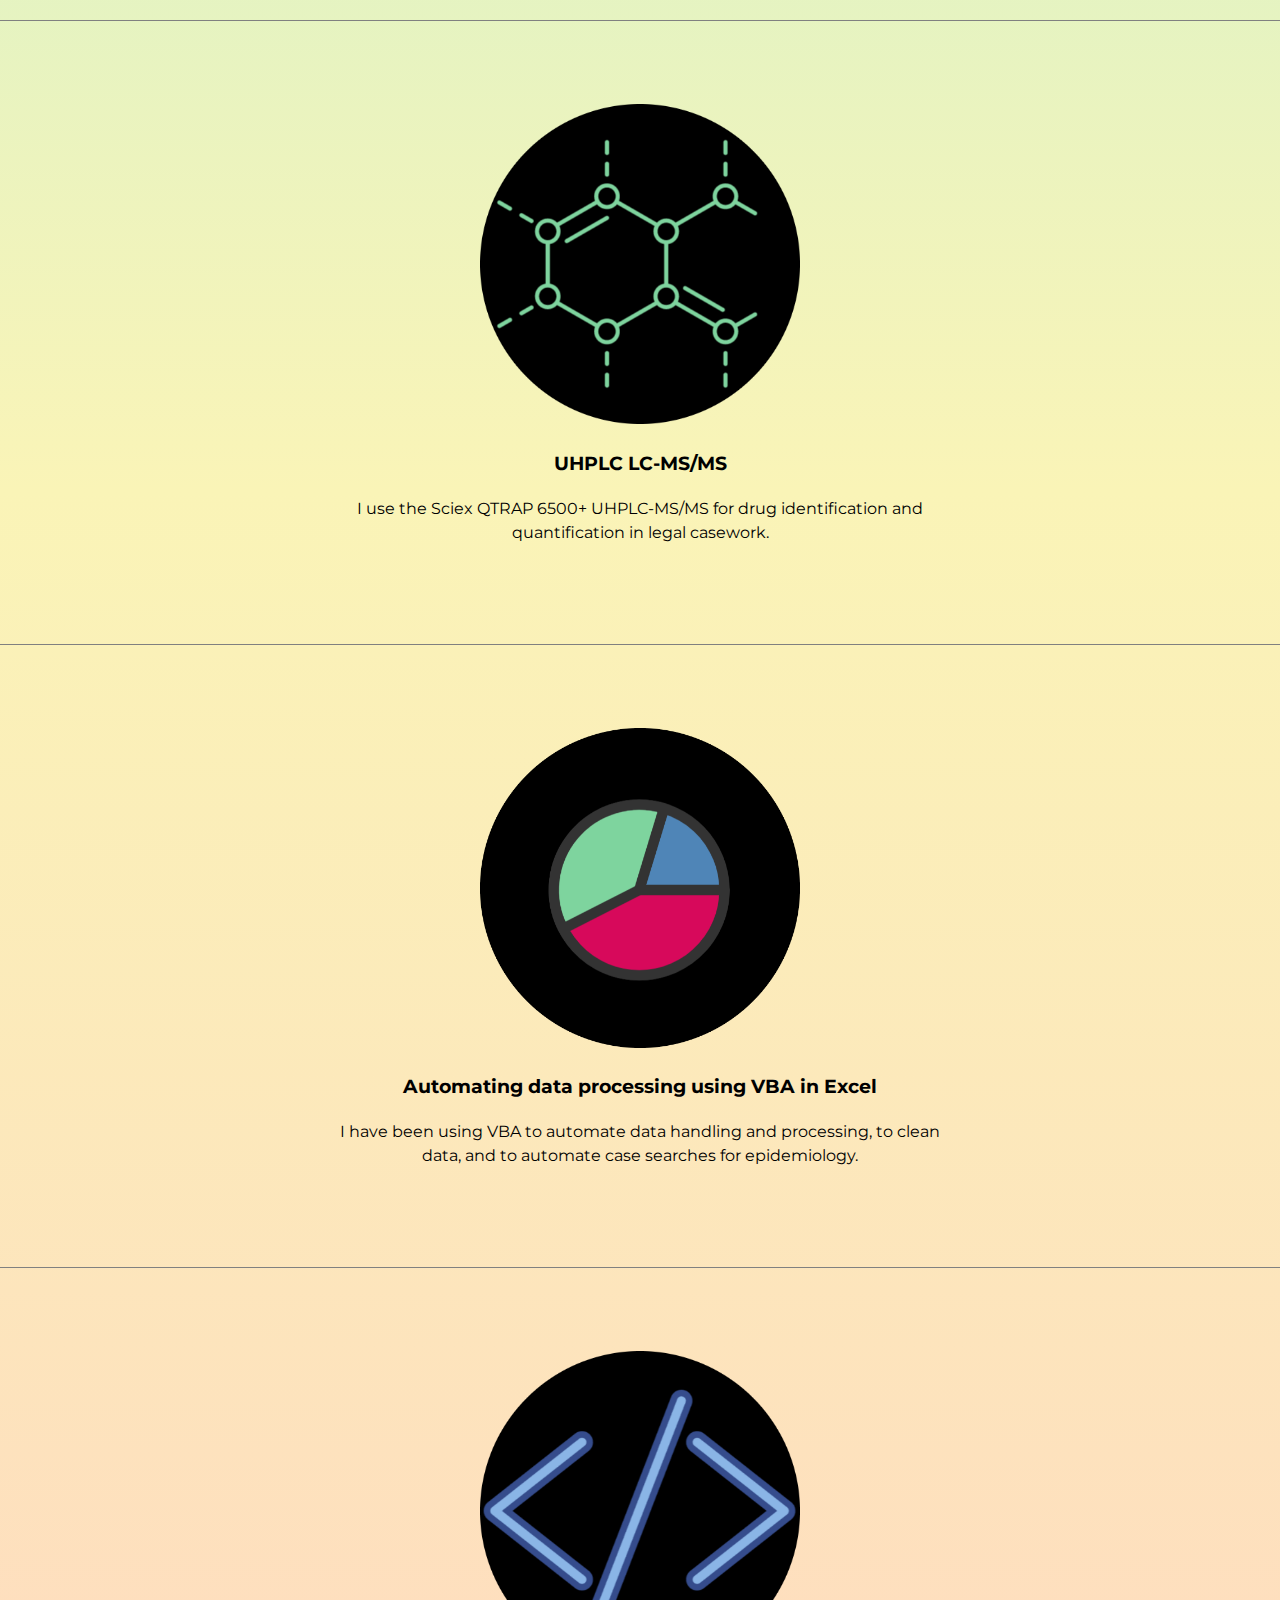
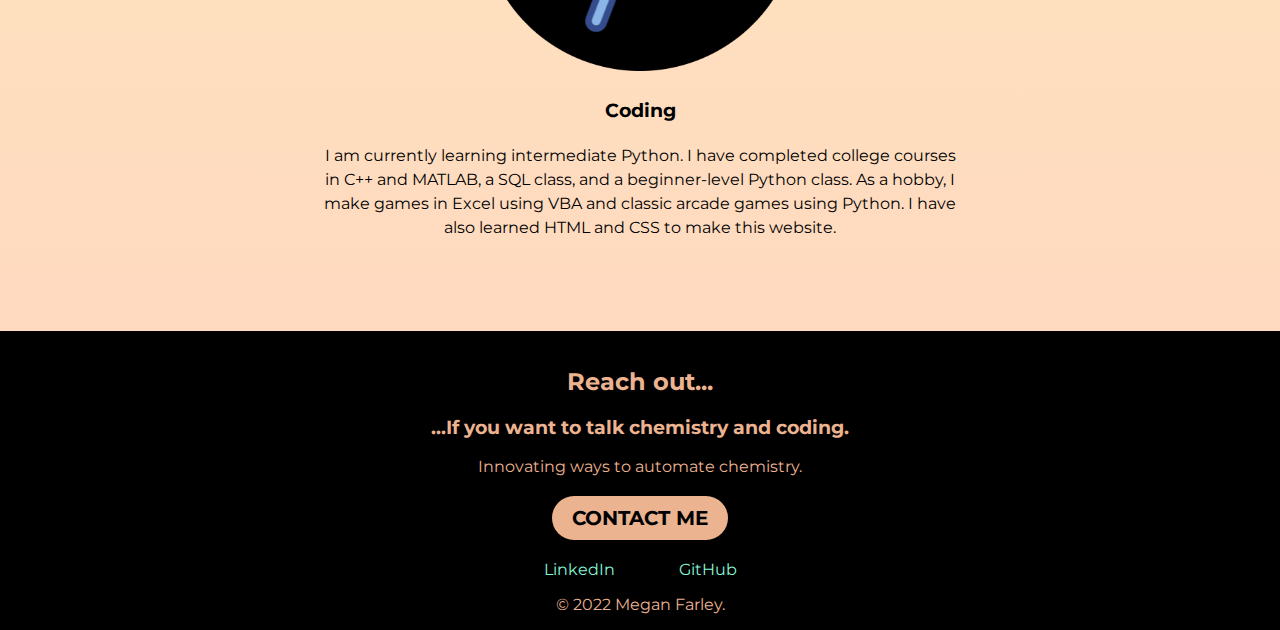
==== commit b2bb4784: "Update index.html" ====
--- a/index.html
+++ b/index.html
@@ -40,7 +40,7 @@
         <h2 class="hello">Hello.</h2>
         <p class="biography">I am a method developer in the Forensic Laboratory Division of the San Francisco Office of the Chief Medical Examiner.
           My work includes developing and validating analytical methods for detecting drugs in biological matrices in forensic casework,
-           resulting in being awarded the Young Scientist Meeting Award by the Society of Forensic Toxicologists.  As a hobby, I create <a href="FunCodingProjects.html" target="_blank">games in Excel</a> using VBA and classic arcade games using Python, and have <a href="https://github.com/mcfarley1" target="_blank">repositories in GitHub</a>.</p>
+           resulting in being awarded the Young Scientist Meeting Award by the Society of Forensic Toxicologists.  As a hobby, I create <a href="FunCodingProjects.html" target="_blank">games in Excel</a> using VBA, classic arcade games using Python, and have <a href="https://github.com/mcfarley1" target="_blank">repositories in GitHub</a>.</p>
       </div>
       <hr>
       <div class="skills">
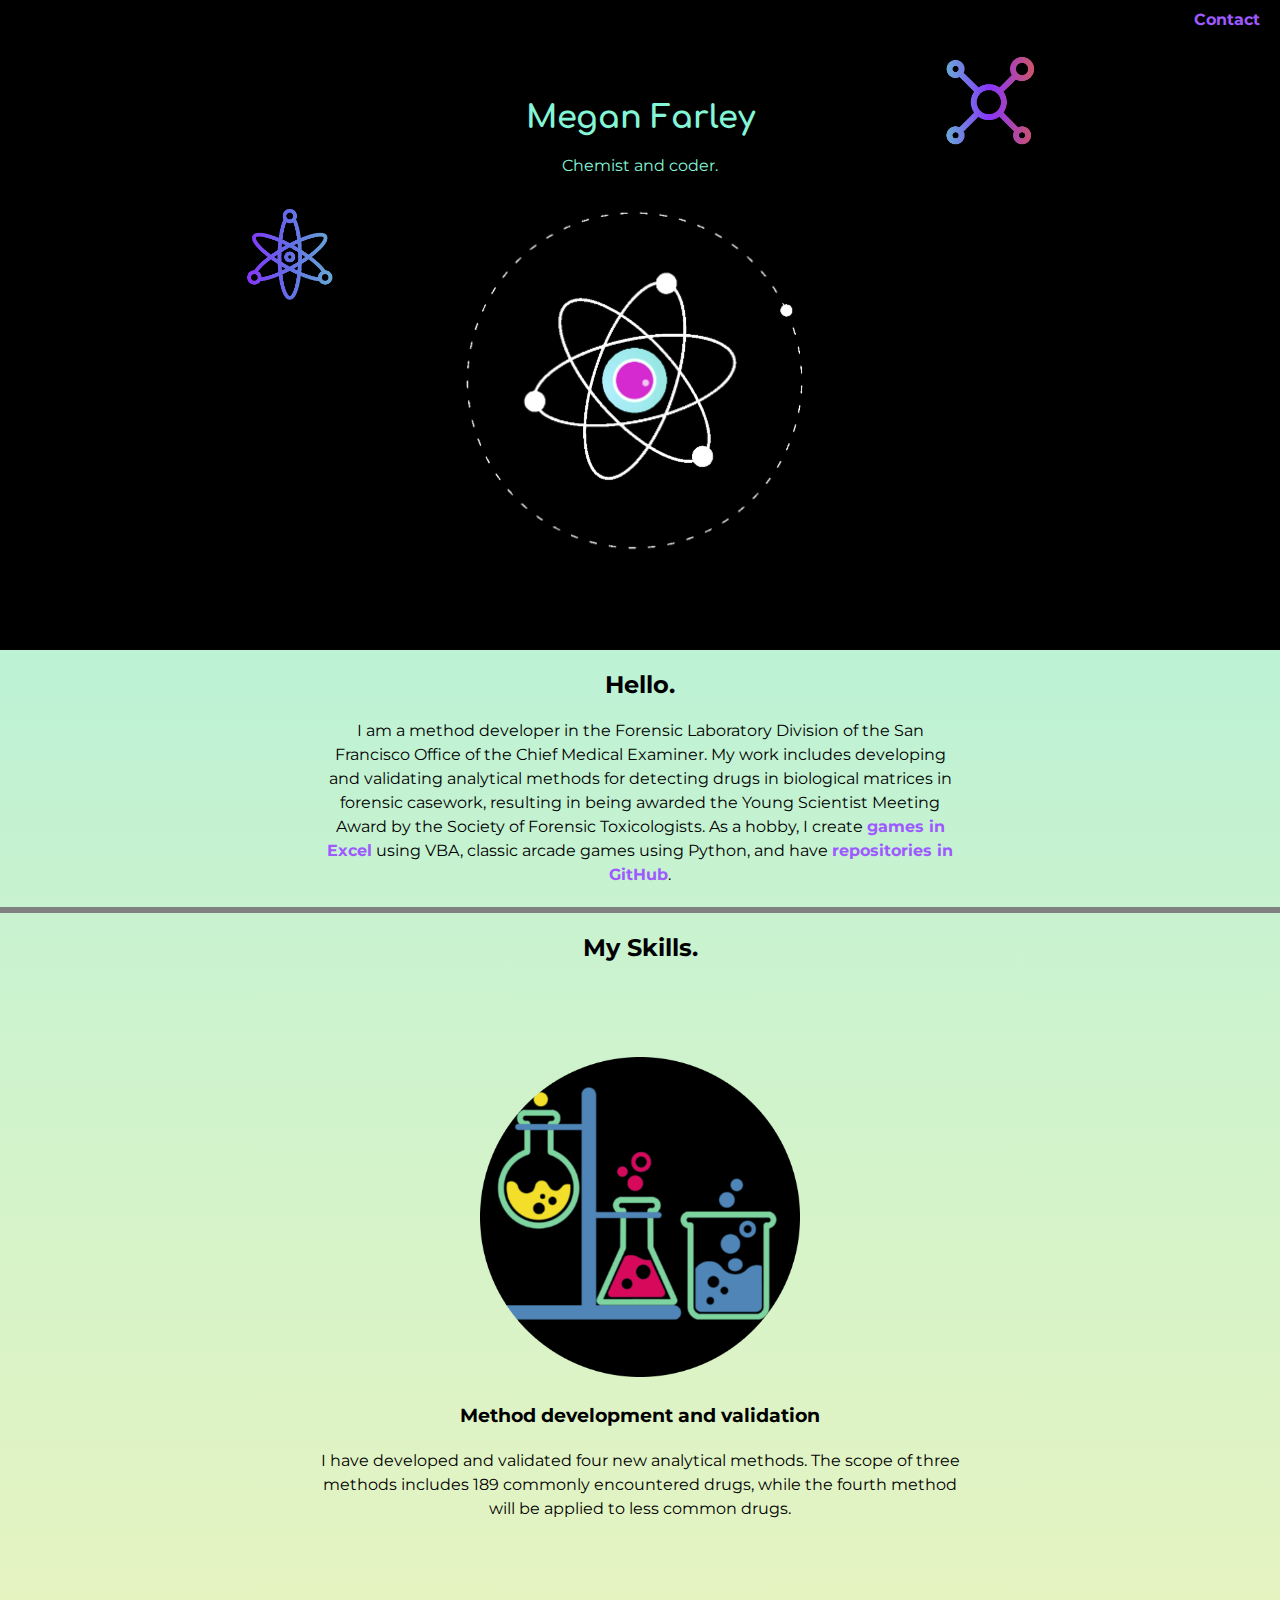
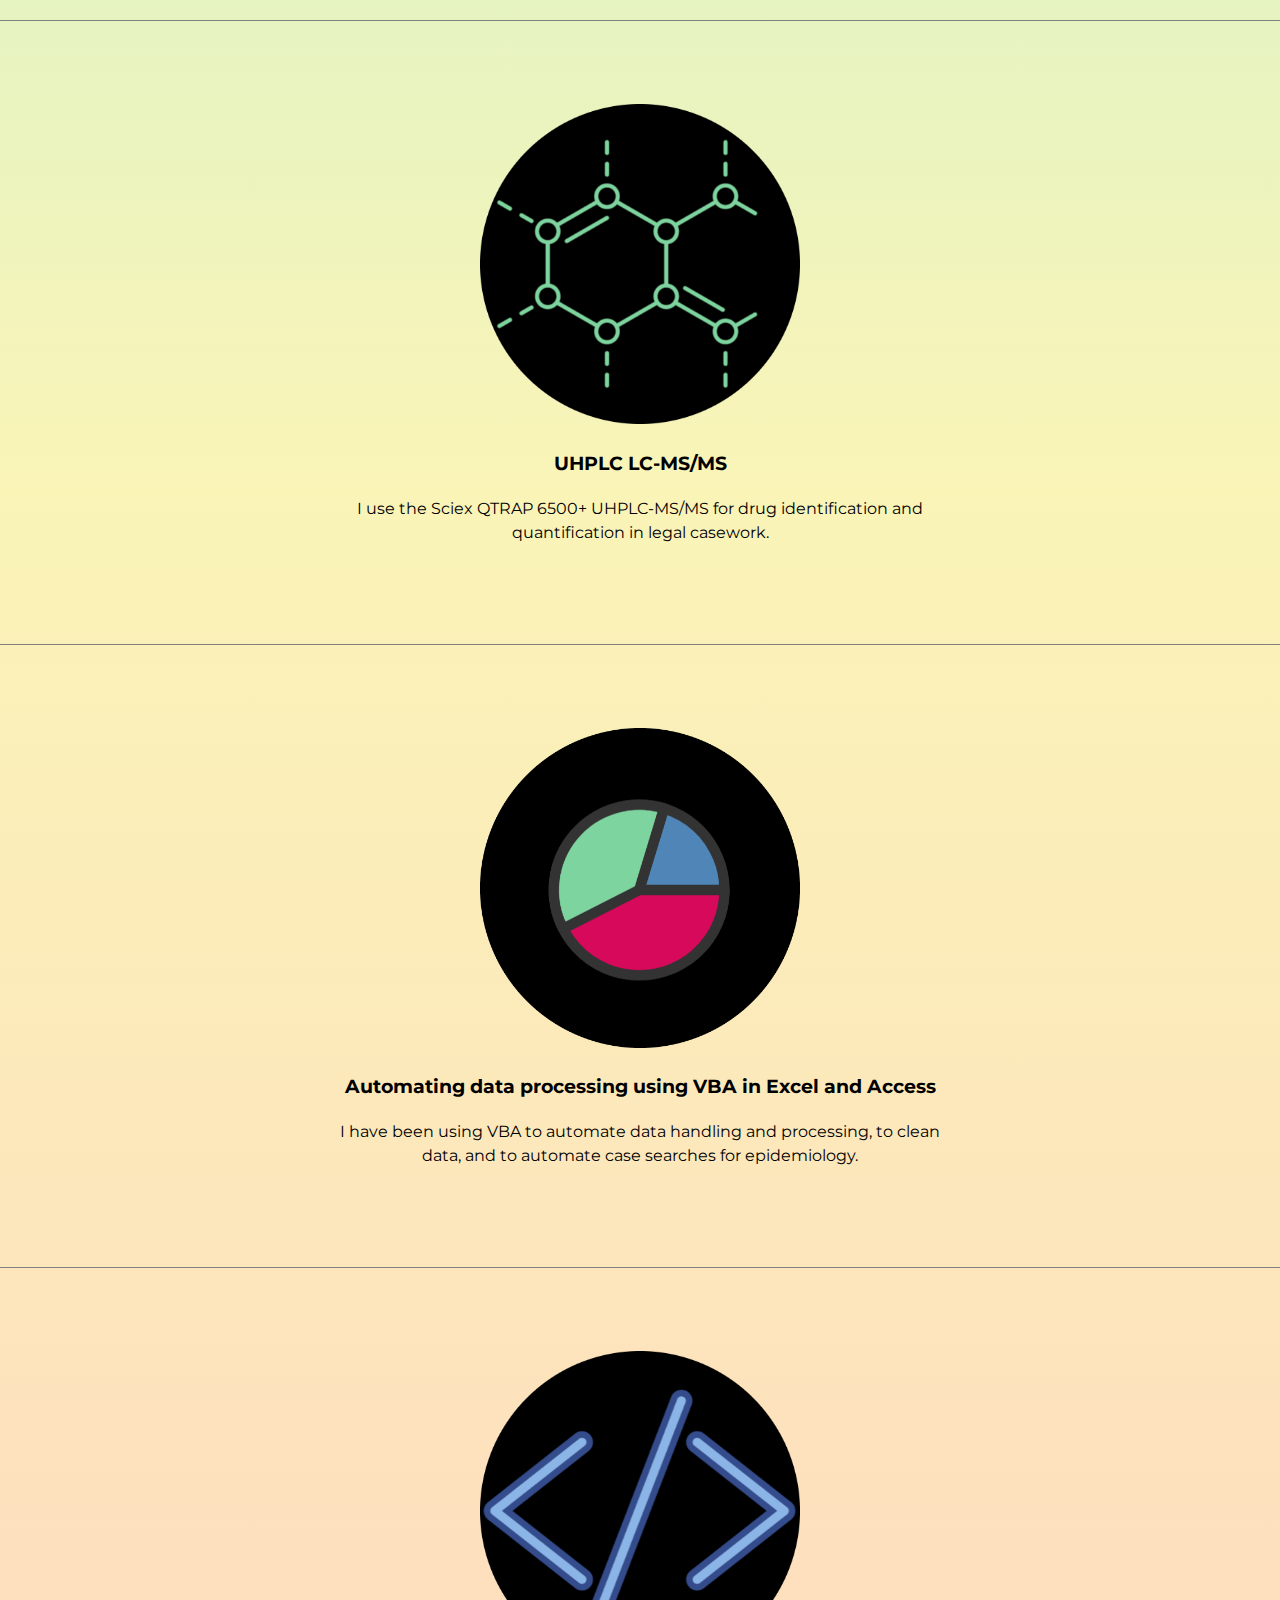
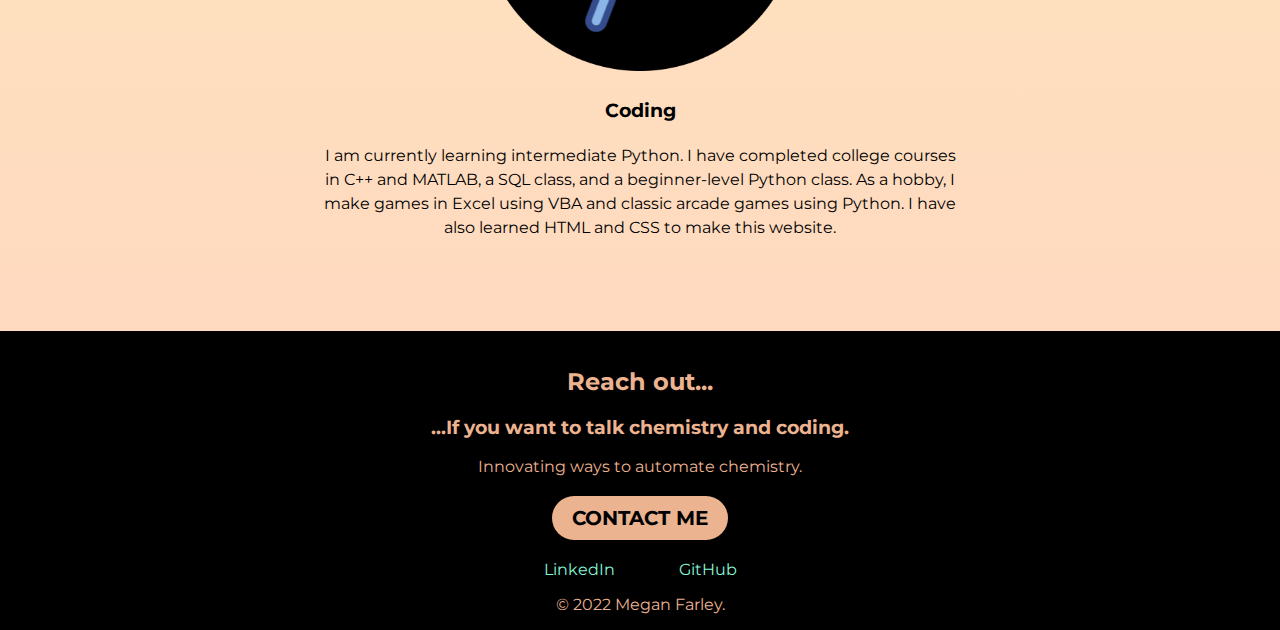
==== commit 4064dfdf: "Update index.html" ====
--- a/index.html
+++ b/index.html
@@ -64,7 +64,7 @@
         <div class="skill-row">
           <img class="picture" src="Images/Spreadsheet(circle).png" alt="Spreadsheet Image">
           <div class="skill-text">
-            <h3>Automating data processing using VBA in Excel</h3>
+            <h3>Automating data processing using VBA in Excel and Access</h3>
             <p>I have been using VBA to automate data handling and processing, to clean data, and to automate case searches for epidemiology.</p>
           </div>
         </div>
